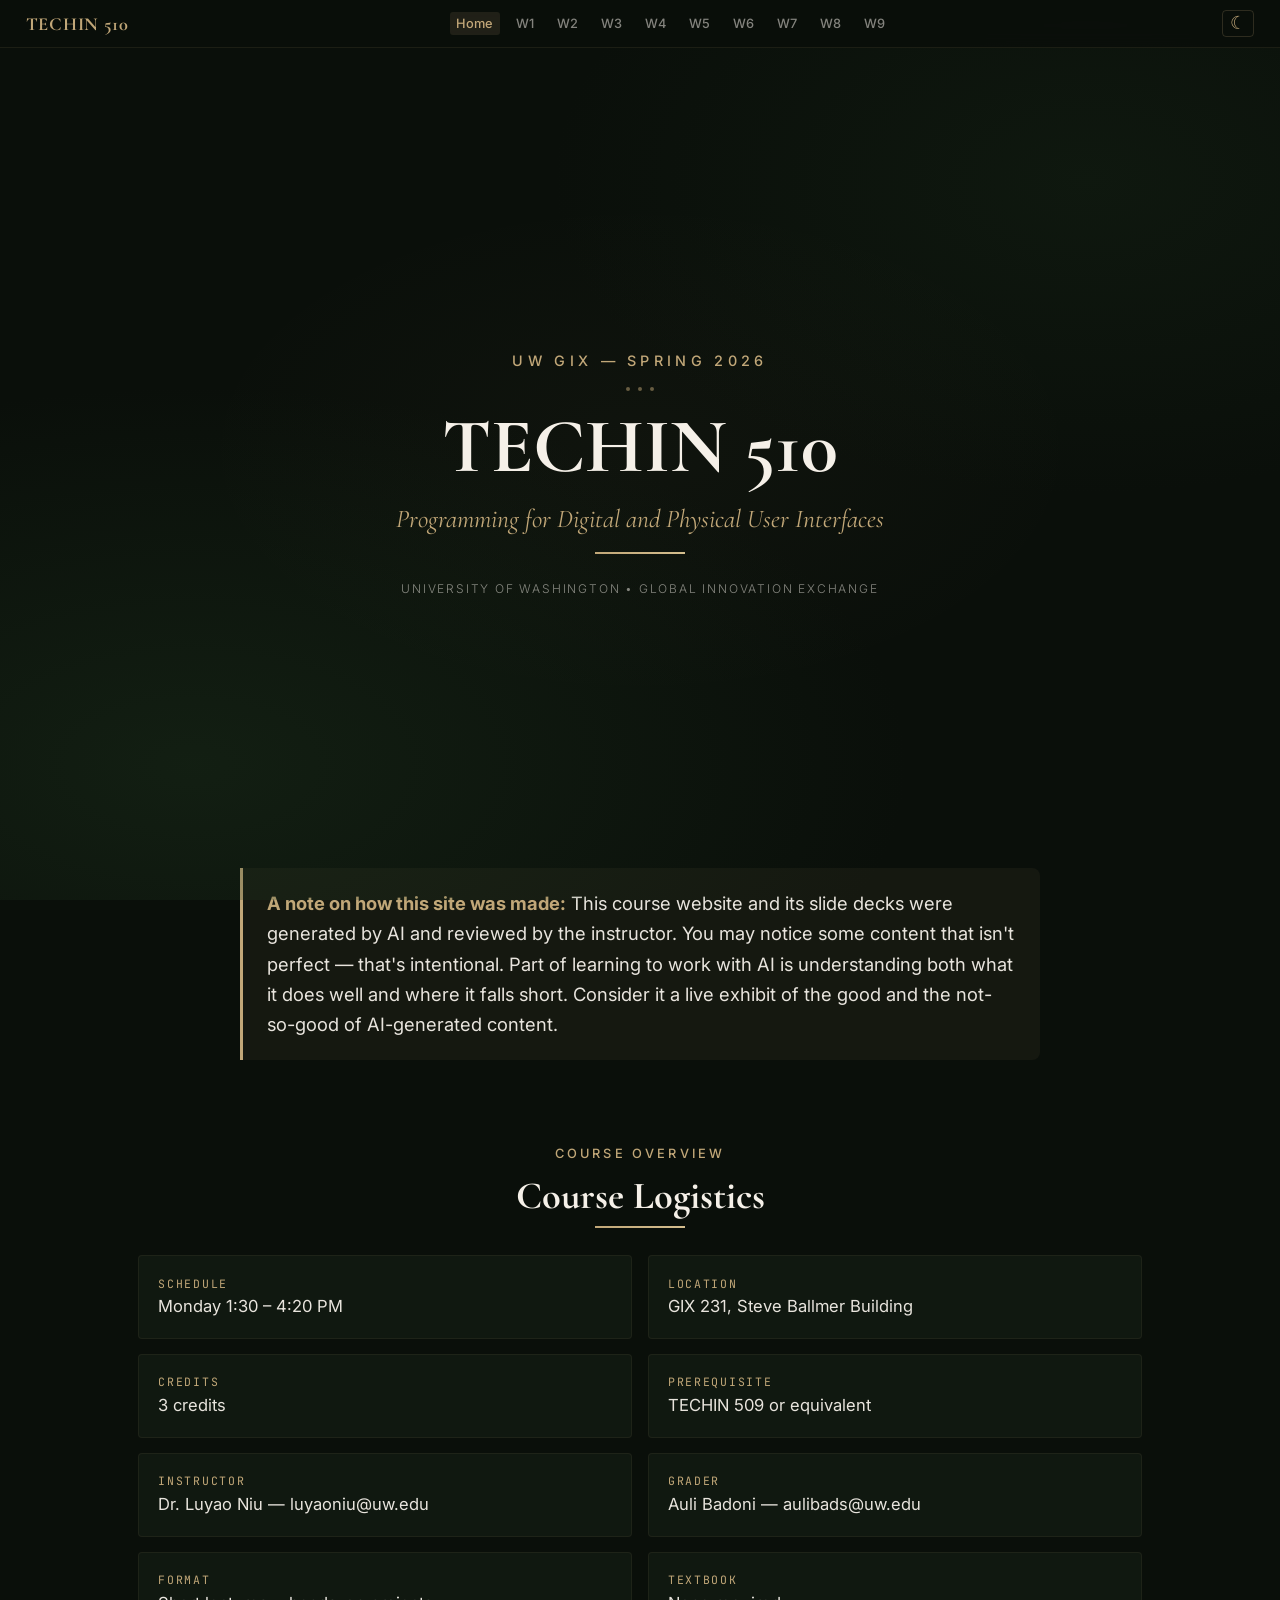
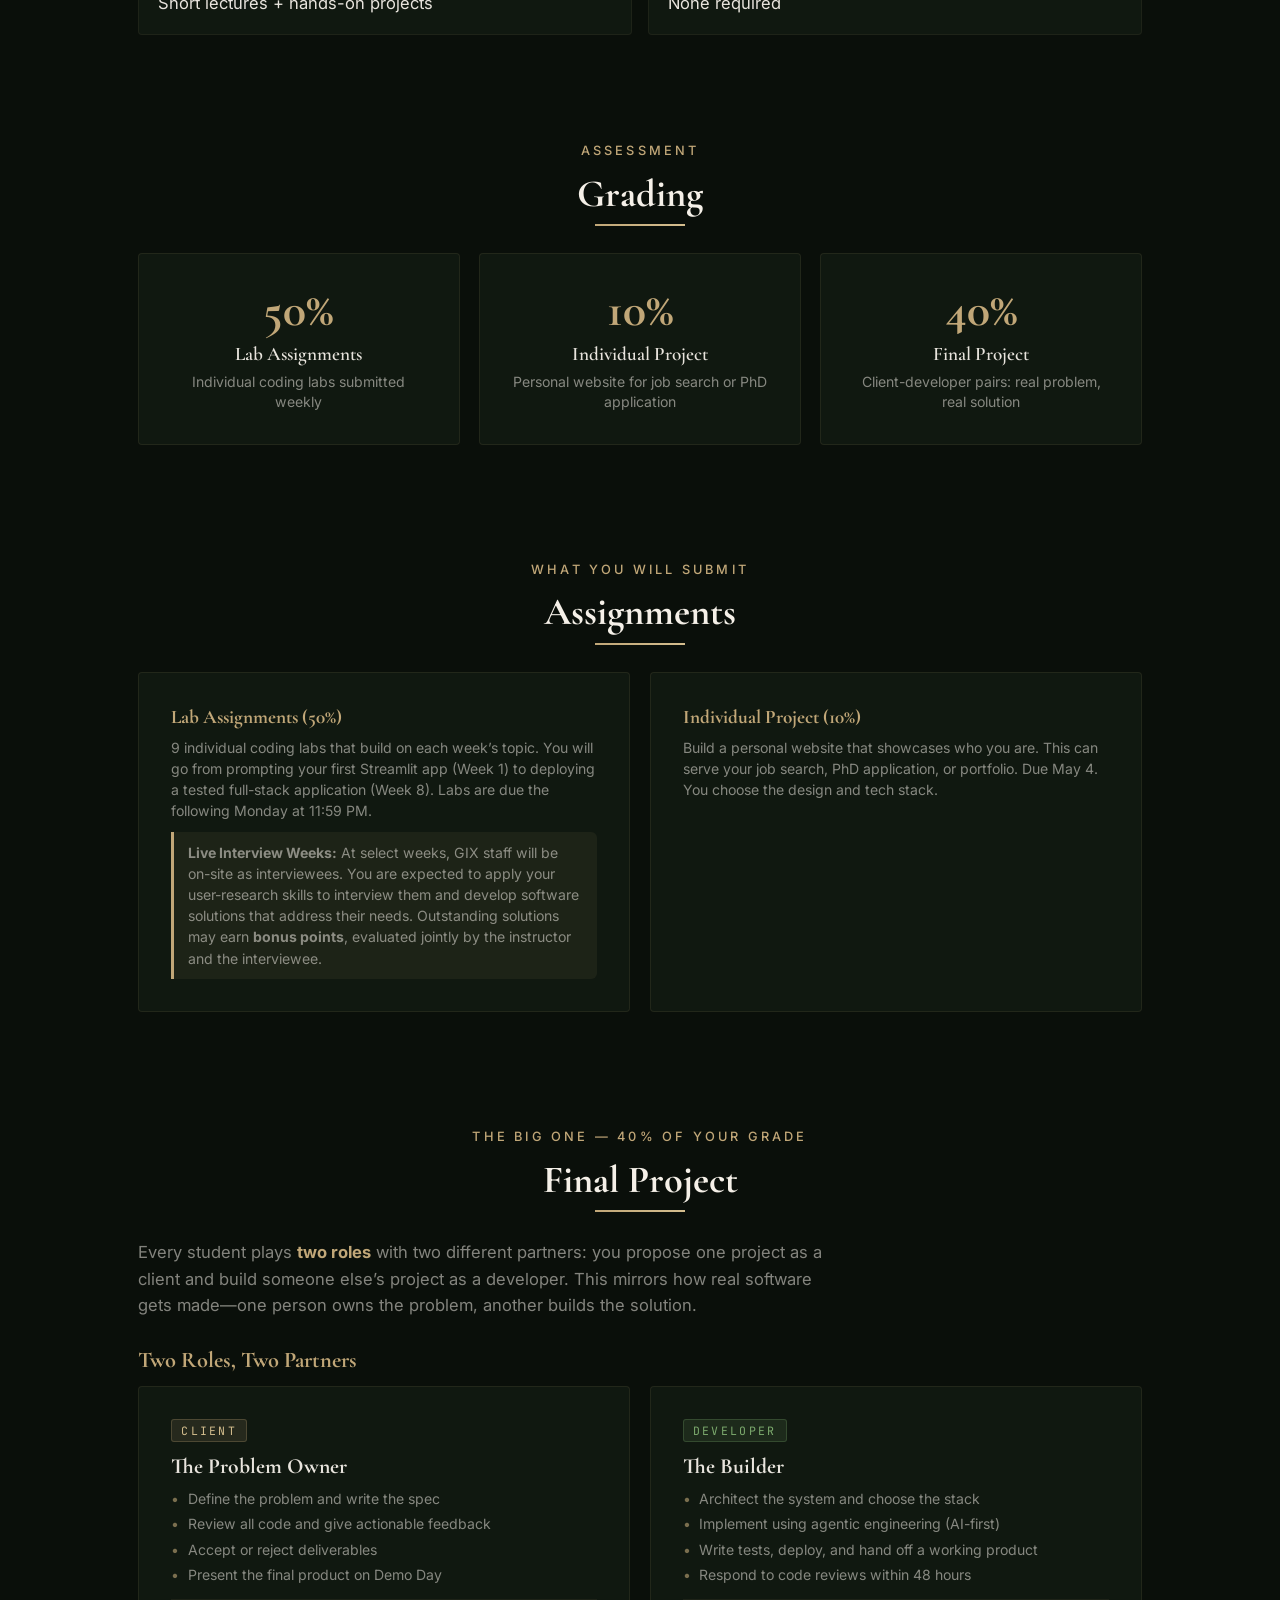
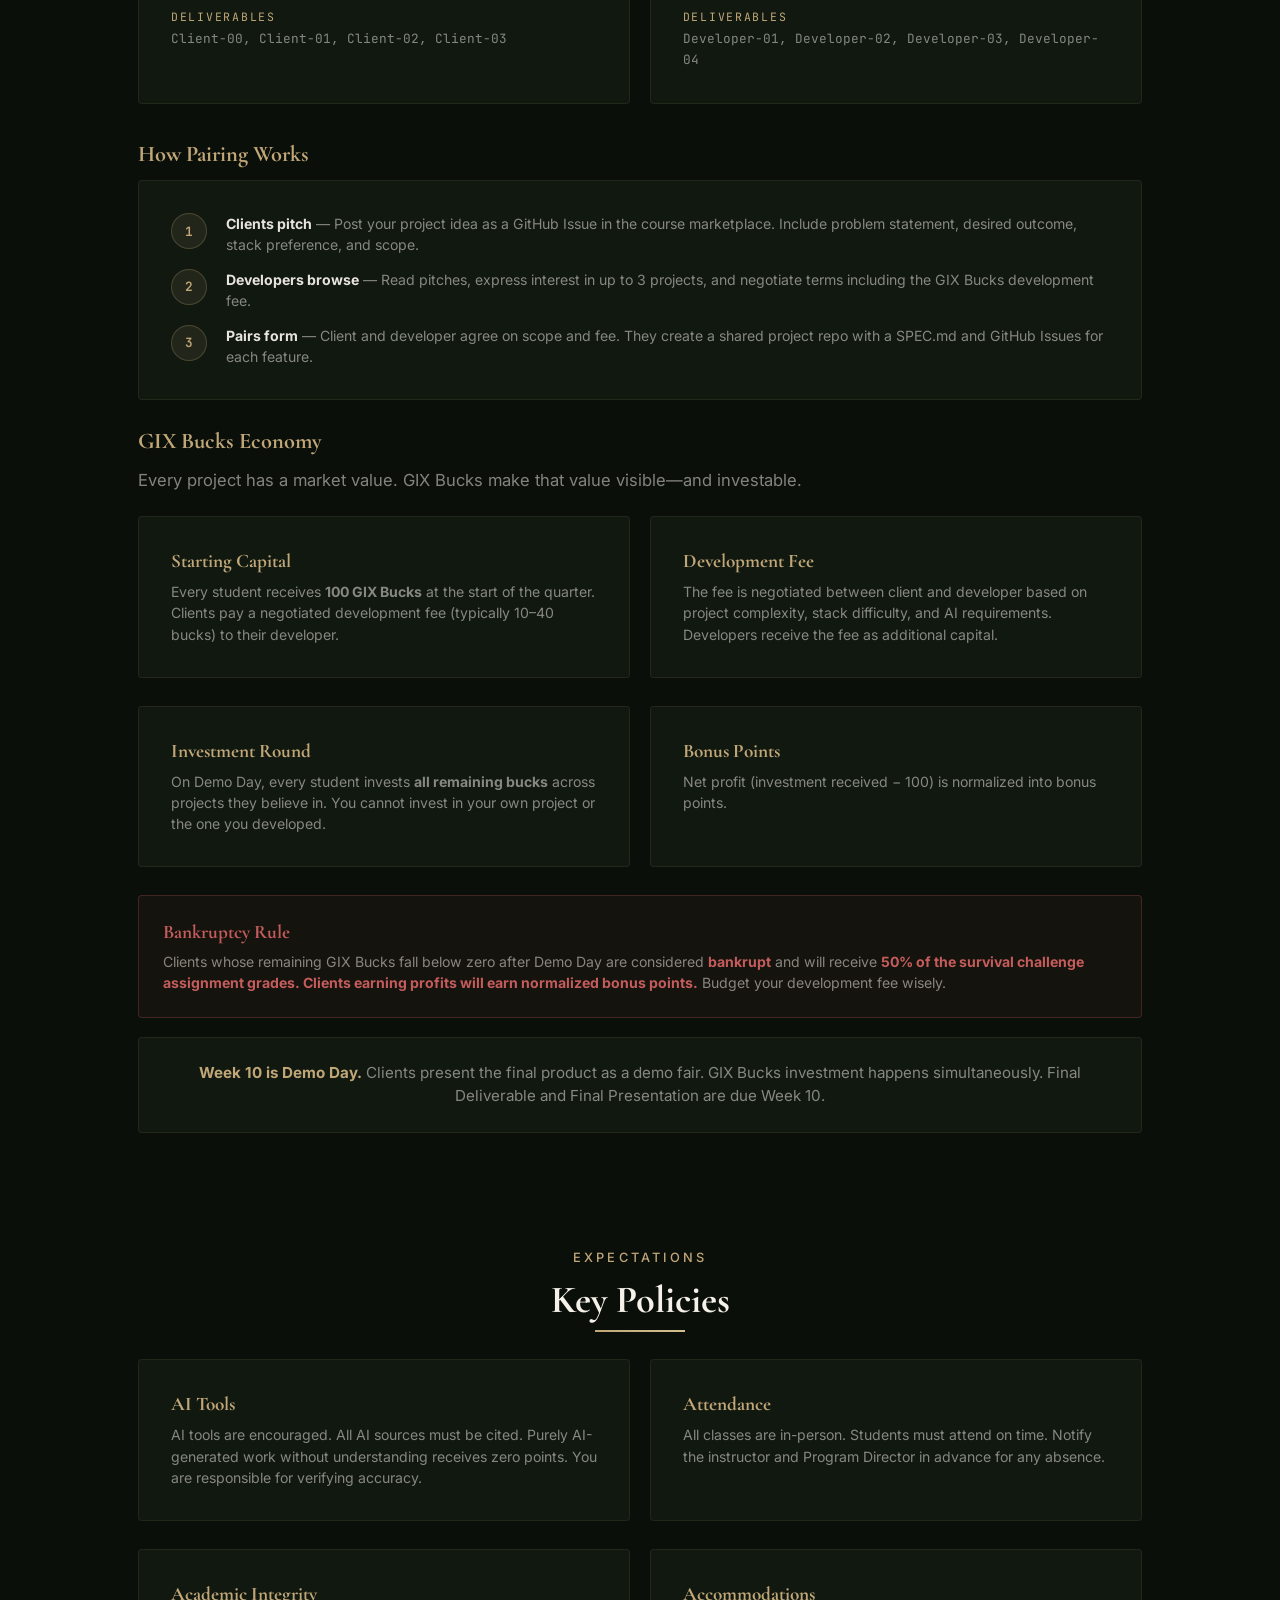
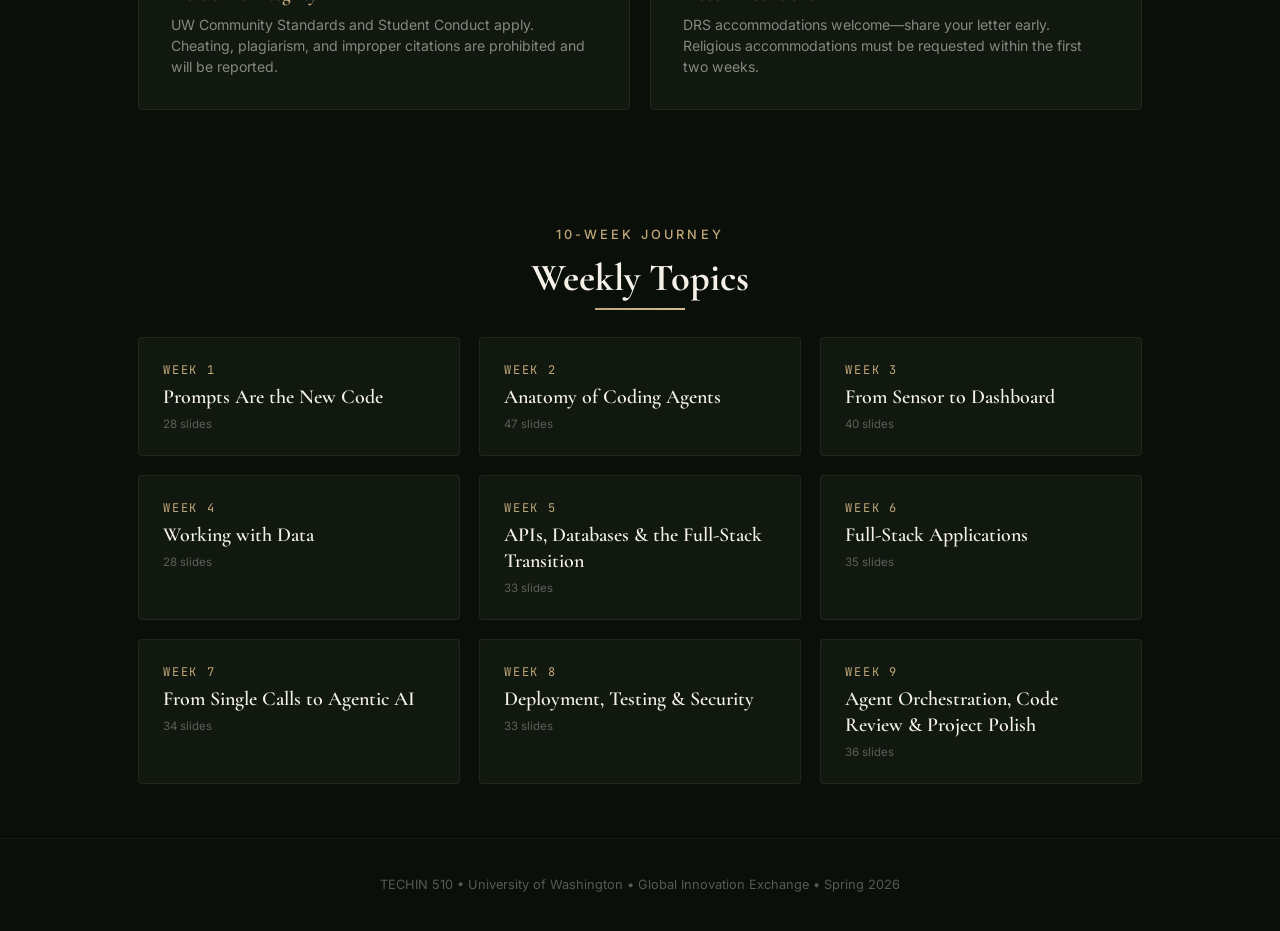
==== index.html @ 5ce8d32c "init commit" ====
<!DOCTYPE html>
<html lang="en">

<head>
  <meta charset="UTF-8">
  <meta name="viewport" content="width=device-width, initial-scale=1.0">
  <title>TECHIN 510 — Programming for Digital and Physical User Interfaces</title>
  <link rel="stylesheet" href="css/theme.css">
  <link rel="stylesheet" href="css/site-nav.css">
  <link rel="stylesheet" href="css/landing.css">
</head>

<body>

  <!-- Site Navigation -->
  <nav class="site-nav" id="site-nav">
    <a href="index.html" class="site-nav-brand">TECHIN 510</a>
    <button class="site-nav-toggle" id="navToggle" aria-label="Toggle navigation">&#9776;</button>
    <div class="site-nav-links" id="navLinks">
      <a href="index.html">Home</a>
      <a href="week1-slides.html">W1</a>
      <a href="week2-slides.html">W2</a>
      <a href="week3-slides.html">W3</a>
      <a href="week4-slides.html">W4</a>
      <a href="week5-slides.html">W5</a>
      <a href="week6-slides.html">W6</a>
      <a href="week7-slides.html">W7</a>
      <a href="week8-slides.html">W8</a>
      <a href="week9-slides.html">W9</a>
    </div>
  </nav>

  <!-- Hero -->
  <section class="hero">
    <div class="overline">UW GIX &mdash; Spring 2026</div>
    <div class="dots"><span></span><span></span><span></span></div>
    <h1>TECHIN 510</h1>
    <div class="subtitle">Programming for Digital and Physical User Interfaces</div>
    <div class="accent-line" style="margin-left:auto;margin-right:auto;"></div>
    <div class="meta-line">University of Washington &bull; Global Innovation Exchange</div>
  </section>

  <!-- AI Disclaimer -->
  <div class="ai-notice">
    <p><strong>A note on how this site was made:</strong> This course website and its slide decks were generated by AI and reviewed by the instructor. You may notice some content that isn't perfect — that's intentional. Part of learning to work with AI is understanding both what it does well and where it falls short. Consider it a live exhibit of the good and the not-so-good of AI-generated content.</p>
  </div>

  <!-- Course Info -->
  <section class="landing-section">
    <div class="section-header">
      <div class="overline">Course Overview</div>
      <h2>Course Logistics</h2>
      <div class="accent-line"></div>
    </div>
    <div class="info-grid">
      <div class="info-item">
        <div class="info-label">Schedule</div>
        <div class="info-value">Monday 1:30 &ndash; 4:20 PM</div>
      </div>
      <div class="info-item">
        <div class="info-label">Location</div>
        <div class="info-value">GIX 231, Steve Ballmer Building</div>
      </div>
      <div class="info-item">
        <div class="info-label">Credits</div>
        <div class="info-value">3 credits</div>
      </div>
      <div class="info-item">
        <div class="info-label">Prerequisite</div>
        <div class="info-value">TECHIN 509 or equivalent</div>
      </div>
      <div class="info-item">
        <div class="info-label">Instructor</div>
        <div class="info-value">Dr. Luyao Niu &mdash; luyaoniu@uw.edu</div>
      </div>
      <div class="info-item">
        <div class="info-label">Grader</div>
        <div class="info-value">Auli Badoni &mdash; aulibads@uw.edu</div>
      </div>
      <div class="info-item">
        <div class="info-label">Format</div>
        <div class="info-value">Short lectures + hands-on projects</div>
      </div>
      <div class="info-item">
        <div class="info-label">Textbook</div>
        <div class="info-value">None required</div>
      </div>
    </div>
  </section>

  <!-- Grading -->
  <section class="landing-section">
    <div class="section-header">
      <div class="overline">Assessment</div>
      <h2>Grading</h2>
      <div class="accent-line"></div>
    </div>
    <div class="grading-grid">
      <div class="card grading-card">
        <div class="grading-pct">50%</div>
        <div class="grading-title">Lab Assignments</div>
        <p>Individual coding labs submitted weekly</p>
      </div>
      <div class="card grading-card">
        <div class="grading-pct">10%</div>
        <div class="grading-title">Individual Project</div>
        <p>Personal website for job search or PhD application</p>
      </div>
      <div class="card grading-card">
        <div class="grading-pct">40%</div>
        <div class="grading-title">Final Project</div>
        <p>Client-developer pairs: real problem, real solution</p>
      </div>
    </div>
  </section>

  <!-- Assignments Overview -->
  <section class="landing-section">
    <div class="section-header">
      <div class="overline">What You Will Submit</div>
      <h2>Assignments</h2>
      <div class="accent-line"></div>
    </div>
    <div class="policy-grid">
      <div class="card policy-card">
        <h3>Lab Assignments (50%)</h3>
        <p>9 individual coding labs that build on each week&rsquo;s topic. You will go from prompting your first
          Streamlit app (Week 1) to deploying a tested full-stack application (Week 8). Labs are due the following
          Monday at 11:59 PM.</p>
        <p style="margin-top:0.75em; padding:0.75em 1em; border-left:3px solid var(--gold); background:rgba(193,167,120,0.08); border-radius:0 6px 6px 0;">
          <strong>Live Interview Weeks:</strong> At select weeks, GIX staff will be on-site as interviewees. You are
          expected to apply your user-research skills to interview them and develop software solutions that address
          their needs. Outstanding solutions may earn <strong>bonus points</strong>, evaluated jointly by the instructor
          and the interviewee.</p>
      </div>
      <div class="card policy-card">
        <h3>Individual Project (10%)</h3>
        <p>Build a personal website that showcases who you are. This can serve your job search, PhD application, or
          portfolio. Due May 4. You choose the design and tech stack.</p>
      </div>
    </div>
  </section>

  <!-- Final Project -->
  <section class="landing-section">
    <div class="section-header">
      <div class="overline">The Big One &mdash; 40% of Your Grade</div>
      <h2>Final Project</h2>
      <div class="accent-line"></div>
    </div>
    <p class="section-intro">Every student plays <strong>two roles</strong> with two different partners: you propose one
      project as a client and build someone else&rsquo;s project as a developer. This mirrors how real software gets
      made&mdash;one person owns the problem, another builds the solution.</p>

    <!-- Roles -->
    <div class="subsection-header">
      <h3>Two Roles, Two Partners</h3>
    </div>
    <div class="role-grid">
      <div class="card role-card role-client">
        <div class="role-badge">Client</div>
        <h3>The Problem Owner</h3>
        <ul>
          <li>Define the problem and write the spec</li>
          <li>Review all code and give actionable feedback</li>
          <li>Accept or reject deliverables</li>
          <li>Present the final product on Demo Day</li>
        </ul>
        <div class="role-deliverables">
          <div class="info-label">Deliverables</div>
          <p>Client-00, Client-01, Client-02, Client-03</p>
        </div>
      </div>
      <div class="card role-card role-developer">
        <div class="role-badge">Developer</div>
        <h3>The Builder</h3>
        <ul>
          <li>Architect the system and choose the stack</li>
          <li>Implement using agentic engineering (AI-first)</li>
          <li>Write tests, deploy, and hand off a working product</li>
          <li>Respond to code reviews within 48 hours</li>
        </ul>
        <div class="role-deliverables">
          <div class="info-label">Deliverables</div>
          <p>Developer-01, Developer-02, Developer-03, Developer-04</p>
        </div>
      </div>
    </div>

    <!-- Marketplace Pairing -->
    <div class="subsection-header">
      <h3>How Pairing Works</h3>
    </div>
    <div class="card process-card">
      <div class="process-steps">
        <div class="process-step">
          <div class="process-num">1</div>
          <div class="process-text">
            <strong>Clients pitch</strong> &mdash; Post your project idea as a GitHub Issue in the course marketplace.
            Include problem statement, desired outcome, stack preference, and scope.
          </div>
        </div>
        <div class="process-step">
          <div class="process-num">2</div>
          <div class="process-text">
            <strong>Developers browse</strong> &mdash; Read pitches, express interest in up to 3 projects, and negotiate
            terms including the GIX Bucks development fee.
          </div>
        </div>
        <div class="process-step">
          <div class="process-num">3</div>
          <div class="process-text">
            <strong>Pairs form</strong> &mdash; Client and developer agree on scope and fee. They create a shared
            project repo with a SPEC.md and GitHub Issues for each feature.
          </div>
        </div>
      </div>
    </div>

    <!-- GIX Bucks -->
    <div class="subsection-header">
      <h3>GIX Bucks Economy</h3>
    </div>
    <p class="section-intro">Every project has a market value. GIX Bucks make that value visible&mdash;and investable.
    </p>
    <div class="policy-grid">
      <div class="card policy-card">
        <h3>Starting Capital</h3>
        <p>Every student receives <strong>100 GIX Bucks</strong> at the start of the quarter. Clients pay a negotiated
          development fee (typically 10&ndash;40 bucks) to their developer.</p>
      </div>
      <div class="card policy-card">
        <h3>Development Fee</h3>
        <p>The fee is negotiated between client and developer based on project complexity, stack difficulty, and AI
          requirements. Developers receive the fee as additional capital.</p>
      </div>
      <div class="card policy-card">
        <h3>Investment Round</h3>
        <p>On Demo Day, every student invests <strong>all remaining bucks</strong> across projects they believe in. You
          cannot invest in your own project or the one you developed.</p>
      </div>
      <div class="card policy-card">
        <h3>Bonus Points</h3>
        <p>Net profit (investment received &minus; 100) is normalized into bonus points.</p>
      </div>
    </div>

    <!-- Bankruptcy Rule -->
    <div class="card bankruptcy-warning">
      <h3>Bankruptcy Rule</h3>
      <p>Clients whose remaining GIX Bucks fall below zero after Demo Day are considered <strong>bankrupt</strong> and
        will receive <strong>50% of the survival challenge assignment grades. Clients earning profits will earn
          normalized bonus points.</strong> Budget your development fee wisely.</p>
    </div>

    <!-- Demo Day -->
    <div class="card final-project-note">
      <p><strong>Week 10 is Demo Day.</strong> Clients present the final product as a demo fair. GIX Bucks investment
        happens simultaneously. Final Deliverable and Final Presentation are due Week 10.</p>
    </div>
  </section>

  <!-- Policies -->
  <section class="landing-section">
    <div class="section-header">
      <div class="overline">Expectations</div>
      <h2>Key Policies</h2>
      <div class="accent-line"></div>
    </div>
    <div class="policy-grid">
      <div class="card policy-card">
        <h3>AI Tools</h3>
        <p>AI tools are encouraged. All AI sources must be cited. Purely AI-generated work without understanding
          receives zero points. You are responsible for verifying accuracy.</p>
      </div>
      <div class="card policy-card">
        <h3>Attendance</h3>
        <p>All classes are in-person. Students must attend on time. Notify the instructor and Program Director in
          advance for any absence.</p>
      </div>
      <div class="card policy-card">
        <h3>Academic Integrity</h3>
        <p>UW Community Standards and Student Conduct apply. Cheating, plagiarism, and improper citations are prohibited
          and will be reported.</p>
      </div>
      <div class="card policy-card">
        <h3>Accommodations</h3>
        <p>DRS accommodations welcome&mdash;share your letter early. Religious accommodations must be requested within
          the first two weeks.</p>
      </div>
    </div>
  </section>

  <!-- Weekly Topics -->
  <section class="landing-section">
    <div class="section-header">
      <div class="overline">10-Week Journey</div>
      <h2>Weekly Topics</h2>
      <div class="accent-line"></div>
    </div>
    <div class="week-grid">
      <a href="week1-slides.html" class="week-card">
        <div class="week-card-num">Week 1</div>
        <div class="week-card-title">Prompts Are the New Code</div>
        <div class="week-card-meta">28 slides</div>
      </a>
      <a href="week2-slides.html" class="week-card">
        <div class="week-card-num">Week 2</div>
        <div class="week-card-title">Anatomy of Coding Agents</div>
        <div class="week-card-meta">47 slides</div>
      </a>
      <a href="week3-slides.html" class="week-card">
        <div class="week-card-num">Week 3</div>
        <div class="week-card-title">From Sensor to Dashboard</div>
        <div class="week-card-meta">40 slides</div>
      </a>
      <a href="week4-slides.html" class="week-card">
        <div class="week-card-num">Week 4</div>
        <div class="week-card-title">Working with Data</div>
        <div class="week-card-meta">28 slides</div>
      </a>
      <a href="week5-slides.html" class="week-card">
        <div class="week-card-num">Week 5</div>
        <div class="week-card-title">APIs, Databases &amp; the Full-Stack Transition</div>
        <div class="week-card-meta">33 slides</div>
      </a>
      <a href="week6-slides.html" class="week-card">
        <div class="week-card-num">Week 6</div>
        <div class="week-card-title">Full-Stack Applications</div>
        <div class="week-card-meta">35 slides</div>
      </a>
      <a href="week7-slides.html" class="week-card">
        <div class="week-card-num">Week 7</div>
        <div class="week-card-title">From Single Calls to Agentic AI</div>
        <div class="week-card-meta">34 slides</div>
      </a>
      <a href="week8-slides.html" class="week-card">
        <div class="week-card-num">Week 8</div>
        <div class="week-card-title">Deployment, Testing &amp; Security</div>
        <div class="week-card-meta">33 slides</div>
      </a>
      <a href="week9-slides.html" class="week-card">
        <div class="week-card-num">Week 9</div>
        <div class="week-card-title">Agent Orchestration, Code Review &amp; Project Polish</div>
        <div class="week-card-meta">36 slides</div>
      </a>
    </div>
  </section>

  <!-- Footer -->
  <footer class="landing-footer">
    <p>TECHIN 510 &bull; University of Washington &bull; Global Innovation Exchange &bull; Spring 2026</p>
  </footer>

  <script src="js/site-nav.js"></script>

</body>

</html>
---- css/theme.css ----
/* ======================================================
   TECHIN 510 – Shared Dark Botanical Theme
   ====================================================== */

@import url('https://fonts.googleapis.com/css2?family=Cormorant+Garamond:ital,wght@0,400;0,600;0,700;1,400;1,600&family=Inter:wght@300;400;500;600;700&family=JetBrains+Mono:wght@400;500&display=swap');

/* --- Reset & Base --- */
*,
*::before,
*::after {
  margin: 0;
  padding: 0;
  box-sizing: border-box;
}

:root {
  --bg: #0a0f0a;
  --bg-card: rgba(18, 26, 18, 0.85);
  --fg: #e8e4dd;
  --fg-dim: rgba(232, 228, 221, 0.55);
  --fg-muted: rgba(232, 228, 221, 0.35);
  --gold: #c1a778;
  --gold-bright: #d4be8e;
  --gold-dim: rgba(193, 167, 120, 0.25);
  --green-dark: rgba(34, 60, 34, 0.35);
  --red-soft: #c45c5c;
  --green-soft: #7dab6e;
  --code-bg: rgba(0, 0, 0, 0.45);
  --font-serif: 'Cormorant Garamond', Georgia, serif;
  --font-sans: 'Inter', system-ui, sans-serif;
  --font-mono: 'JetBrains Mono', 'Cascadia Code', monospace;
  --slide-pad: clamp(2.5rem, 6vw, 5rem);
}

body {
  font-family: var(--font-sans);
  background: var(--bg);
  color: var(--fg);
  -webkit-font-smoothing: antialiased;
}

/* --- Typography --- */
.overline {
  font-family: var(--font-sans);
  font-size: clamp(0.6rem, 1.1vw, 0.8rem);
  font-weight: 500;
  letter-spacing: 0.25em;
  text-transform: uppercase;
  color: var(--gold);
  margin-bottom: clamp(0.6rem, 1.5vh, 1.2rem);
}

.accent-line {
  width: clamp(40px, 8vw, 90px);
  height: 2px;
  background: linear-gradient(90deg, var(--gold), var(--gold-bright));
  margin-bottom: clamp(0.8rem, 2vh, 1.5rem);
}

h1 {
  font-family: var(--font-serif);
  font-size: clamp(2rem, 5vw, 4.2rem);
  font-weight: 700;
  line-height: 1.1;
  color: #f5f0e8;
  margin-bottom: clamp(0.5rem, 1.5vh, 1rem);
}

h2 {
  font-family: var(--font-serif);
  font-size: clamp(1.5rem, 3.5vw, 2.8rem);
  font-weight: 700;
  line-height: 1.15;
  color: #f5f0e8;
  margin-bottom: clamp(0.5rem, 1.5vh, 1rem);
}

.subtitle {
  font-family: var(--font-serif);
  font-size: clamp(0.95rem, 2.2vw, 1.6rem);
  font-weight: 400;
  font-style: italic;
  color: var(--gold);
  margin-bottom: clamp(0.8rem, 2vh, 1.5rem);
}

.meta-line {
  font-size: clamp(0.6rem, 1vw, 0.75rem);
  font-weight: 300;
  letter-spacing: 0.15em;
  color: var(--fg-dim);
  text-transform: uppercase;
}

p,
li {
  font-size: clamp(0.85rem, 1.6vw, 1.15rem);
  line-height: 1.65;
  color: var(--fg);
}

/* --- Content Cards --- */
.card {
  background: var(--bg-card);
  border: 1px solid rgba(193, 167, 120, 0.1);
  border-radius: 4px;
  padding: clamp(1rem, 2.5vw, 2rem);
  margin-bottom: clamp(0.5rem, 1vh, 0.8rem);
}

/* --- Lists --- */
ul,
ol {
  padding-left: 1.2em;
  margin-bottom: clamp(0.5rem, 1vh, 0.8rem);
}

li {
  margin-bottom: 0.35em;
}

li::marker {
  color: var(--gold);
}

/* --- Code Blocks --- */
pre {
  background: var(--code-bg);
  border: 1px solid rgba(193, 167, 120, 0.12);
  border-radius: 4px;
  padding: clamp(0.8rem, 2vw, 1.5rem);
  overflow-x: auto;
  margin: clamp(0.5rem, 1.5vh, 1rem) 0;
}

code {
  font-family: var(--font-mono);
  font-size: clamp(0.65rem, 1.2vw, 0.9rem);
  line-height: 1.6;
  color: #c8d6c0;
}

.inline-code {
  font-family: var(--font-mono);
  font-size: 0.88em;
  background: rgba(0, 0, 0, 0.35);
  padding: 0.15em 0.45em;
  border-radius: 3px;
  color: var(--gold-bright);
}

/* --- Quote Blocks --- */
.quote-block {
  border-left: 3px solid var(--gold);
  padding-left: clamp(1rem, 2.5vw, 2rem);
  margin: clamp(0.5rem, 2vh, 1.5rem) 0;
}

.quote-block p {
  font-family: var(--font-serif);
  font-size: clamp(1.05rem, 2.2vw, 1.6rem);
  font-style: italic;
  line-height: 1.55;
  color: #f5f0e8;
}

.quote-attr {
  font-family: var(--font-sans);
  font-size: clamp(0.65rem, 1vw, 0.8rem);
  color: var(--fg-dim);
  margin-top: 0.6rem;
  font-style: normal;
}

/* --- Two-Column Layout --- */
.two-col {
  display: grid;
  grid-template-columns: 1fr 1fr;
  gap: clamp(1rem, 2.5vw, 2rem);
  width: 100%;
}

@media (max-width: 700px) {
  .two-col {
    grid-template-columns: 1fr;
  }
}

.col-label {
  font-family: var(--font-sans);
  font-size: clamp(0.6rem, 1vw, 0.75rem);
  font-weight: 600;
  letter-spacing: 0.18em;
  text-transform: uppercase;
  margin-bottom: 0.5rem;
}

.col-label.bad {
  color: var(--red-soft);
}

.col-label.good {
  color: var(--green-soft);
}

/* --- Diagram Styles --- */
.diagram {
  width: 100%;
  max-width: 900px;
  margin: clamp(0.5rem, 2vh, 1.5rem) auto;
}

.diagram svg {
  width: 100%;
  height: auto;
}

/* --- Dots Decoration --- */
.dots {
  display: flex;
  gap: 8px;
  margin-bottom: clamp(0.6rem, 1.5vh, 1rem);
}

.dots span {
  width: 4px;
  height: 4px;
  border-radius: 50%;
  background: var(--gold);
  opacity: 0.5;
}

/* --- Highlight Box --- */
.highlight-box {
  background: linear-gradient(135deg, rgba(193, 167, 120, 0.1), rgba(193, 167, 120, 0.04));
  border: 1px solid rgba(193, 167, 120, 0.2);
  border-radius: 4px;
  padding: clamp(1rem, 2vw, 1.5rem);
  margin: clamp(0.5rem, 1.5vh, 1rem) 0;
}

/* --- Number Feature --- */
.num-feature {
  display: flex;
  gap: clamp(0.8rem, 1.5vw, 1.2rem);
  align-items: flex-start;
  margin-bottom: clamp(0.6rem, 1.2vh, 0.9rem);
}

.num-circle {
  flex-shrink: 0;
  width: clamp(28px, 3vw, 38px);
  height: clamp(28px, 3vw, 38px);
  border: 1.5px solid var(--gold);
  border-radius: 50%;
  display: flex;
  align-items: center;
  justify-content: center;
  font-family: var(--font-serif);
  font-size: clamp(0.75rem, 1.3vw, 1rem);
  font-weight: 600;
  color: var(--gold);
}

.num-text strong {
  display: block;
  font-size: clamp(0.8rem, 1.4vw, 1.05rem);
  color: #f5f0e8;
  margin-bottom: 0.15rem;
}

.num-text span {
  font-size: clamp(0.7rem, 1.2vw, 0.9rem);
  color: var(--fg-dim);
  line-height: 1.45;
}

/* --- Keyboard Shortcut Tag --- */
.kbd {
  display: inline-block;
  font-family: var(--font-mono);
  font-size: 0.78em;
  background: rgba(255, 255, 255, 0.07);
  border: 1px solid rgba(255, 255, 255, 0.12);
  border-radius: 3px;
  padding: 0.1em 0.45em;
  color: var(--gold-bright);
  vertical-align: baseline;
}

/* --- Tables (from Week 2) --- */
.slide-table {
  width: 100%;
  border-collapse: collapse;
  margin: clamp(0.5rem, 1.5vh, 1rem) 0;
}

.slide-table th {
  font-family: var(--font-sans);
  font-size: clamp(0.6rem, 1vw, 0.75rem);
  font-weight: 600;
  letter-spacing: 0.15em;
  text-transform: uppercase;
  color: var(--gold);
  text-align: left;
  padding: clamp(0.4rem, 1vw, 0.7rem) clamp(0.5rem, 1.2vw, 1rem);
  border-bottom: 1px solid rgba(193, 167, 120, 0.2);
}

.slide-table td {
  font-size: clamp(0.7rem, 1.2vw, 0.9rem);
  color: var(--fg);
  padding: clamp(0.4rem, 1vw, 0.7rem) clamp(0.5rem, 1.2vw, 1rem);
  border-bottom: 1px solid rgba(193, 167, 120, 0.06);
  line-height: 1.45;
}

.slide-table td:first-child {
  color: var(--gold-bright);
  font-weight: 500;
  white-space: nowrap;
}

/* --- Checklist (from Week 2) --- */
.checklist {
  list-style: none;
  padding-left: 0;
}

.checklist li {
  position: relative;
  padding-left: 1.6em;
  margin-bottom: 0.5em;
  font-size: clamp(0.8rem, 1.4vw, 1.05rem);
}

.checklist li::before {
  content: '';
  position: absolute;
  left: 0;
  top: 0.3em;
  width: 14px;
  height: 14px;
  border: 1.5px solid var(--gold);
  border-radius: 2px;
}

/* --- Comparison Table (from Week 5) --- */
.compare-table {
  width: 100%;
  border-collapse: collapse;
  margin: clamp(0.5rem, 1.5vh, 1rem) 0;
}

.compare-table th,
.compare-table td {
  padding: clamp(0.4rem, 1vw, 0.8rem) clamp(0.6rem, 1.5vw, 1.2rem);
  text-align: left;
  border-bottom: 1px solid rgba(193, 167, 120, 0.1);
  font-size: clamp(0.7rem, 1.2vw, 0.9rem);
}

.compare-table th {
  color: var(--gold);
  font-weight: 600;
  font-size: clamp(0.6rem, 1vw, 0.75rem);
  letter-spacing: 0.12em;
  text-transform: uppercase;
}

.compare-table td {
  color: var(--fg);
}

.compare-table code {
  font-size: clamp(0.6rem, 1.1vw, 0.82rem);
}

/* --- Timeline (from Week 8) --- */
.timeline {
  display: flex;
  flex-direction: column;
  gap: clamp(0.3rem, 0.6vh, 0.5rem);
  margin: clamp(0.5rem, 1.5vh, 1rem) 0;
}

.timeline-item {
  display: flex;
  align-items: center;
  gap: clamp(0.6rem, 1.2vw, 1rem);
}

.timeline-week {
  flex-shrink: 0;
  width: clamp(36px, 4vw, 48px);
  font-family: var(--font-mono);
  font-size: clamp(0.6rem, 1vw, 0.75rem);
  font-weight: 500;
  color: var(--gold);
  text-align: right;
}

.timeline-dot {
  flex-shrink: 0;
  width: 8px;
  height: 8px;
  border-radius: 50%;
  background: var(--gold);
  opacity: 0.5;
}

.timeline-dot.active {
  opacity: 1;
  box-shadow: 0 0 8px rgba(193, 167, 120, 0.4);
}

.timeline-desc {
  font-size: clamp(0.7rem, 1.2vw, 0.9rem);
  color: var(--fg-dim);
  line-height: 1.4;
}

/* === Responsive === */
@media (max-height: 700px) {
  h1 {
    font-size: clamp(1.6rem, 4.5vw, 3rem);
  }

  h2 {
    font-size: clamp(1.3rem, 3vw, 2.2rem);
  }
}

@media (max-height: 600px) {
  h1 {
    font-size: clamp(1.4rem, 4vw, 2.5rem);
  }

  h2 {
    font-size: clamp(1.1rem, 2.5vw, 1.8rem);
  }

  p,
  li {
    font-size: clamp(0.75rem, 1.4vw, 1rem);
  }

  pre {
    padding: clamp(0.5rem, 1.5vw, 1rem);
  }

  code {
    font-size: clamp(0.6rem, 1.1vw, 0.8rem);
  }
}

@media (max-height: 500px) {
  .dots,
  .accent-line {
    display: none;
  }
}

/* === Light Theme === */
[data-theme="light"] {
  --bg: #f5f2eb;
  --bg-card: rgba(255, 255, 255, 0.85);
  --fg: #2a2a2a;
  --fg-dim: rgba(42, 42, 42, 0.6);
  --fg-muted: rgba(42, 42, 42, 0.35);
  --gold: #9a7d4e;
  --gold-bright: #7a6030;
  --gold-dim: rgba(154, 125, 78, 0.2);
  --green-dark: rgba(200, 220, 200, 0.35);
  --red-soft: #b34040;
  --green-soft: #4a8a3a;
  --code-bg: rgba(0, 0, 0, 0.06);
}

[data-theme="light"] body {
  background: var(--bg);
  color: var(--fg);
}

[data-theme="light"] h1,
[data-theme="light"] h2 {
  color: #1a1a1a;
}

[data-theme="light"] code {
  color: #3a5a30;
}

[data-theme="light"] .inline-code {
  background: rgba(0, 0, 0, 0.07);
  color: var(--gold-bright);
}

[data-theme="light"] .quote-block p {
  color: #1a1a1a;
}

[data-theme="light"] .card {
  border-color: rgba(154, 125, 78, 0.15);
}

[data-theme="light"] pre {
  border-color: rgba(154, 125, 78, 0.15);
}

[data-theme="light"] .kbd {
  background: rgba(0, 0, 0, 0.06);
  border-color: rgba(0, 0, 0, 0.12);
  color: var(--gold-bright);
}

[data-theme="light"] .highlight-box {
  background: linear-gradient(135deg, rgba(154, 125, 78, 0.08), rgba(154, 125, 78, 0.03));
  border-color: rgba(154, 125, 78, 0.2);
}

[data-theme="light"] .num-text strong {
  color: #1a1a1a;
}

/* === Reduced Motion === */
@media (prefers-reduced-motion: reduce) {
  html {
    scroll-behavior: auto;
  }
}
---- css/site-nav.css ----
/* ======================================================
   TECHIN 510 – Site Navigation Bar
   ====================================================== */

.site-nav {
  position: fixed;
  top: 0;
  left: 0;
  right: 0;
  height: 48px;
  background: rgba(10, 15, 10, 0.92);
  backdrop-filter: blur(10px);
  -webkit-backdrop-filter: blur(10px);
  display: flex;
  align-items: center;
  justify-content: space-between;
  padding: 0 clamp(1rem, 2vw, 2rem);
  z-index: 2000;
  border-bottom: 1px solid rgba(193, 167, 120, 0.1);
}

.site-nav-brand {
  font-family: var(--font-serif);
  font-size: 1.15rem;
  font-weight: 700;
  color: var(--gold);
  text-decoration: none;
  letter-spacing: 0.04em;
  white-space: nowrap;
}

.site-nav-brand:hover {
  color: var(--gold-bright);
}

.site-nav-links {
  display: flex;
  align-items: center;
  gap: clamp(0.3rem, 0.8vw, 0.8rem);
}

.site-nav-links a {
  font-family: var(--font-sans);
  font-size: clamp(0.65rem, 1vw, 0.8rem);
  font-weight: 500;
  color: var(--fg-dim);
  text-decoration: none;
  padding: 0.3em 0.5em;
  border-radius: 3px;
  transition: color 0.2s, background 0.2s;
  white-space: nowrap;
}

.site-nav-links a:hover {
  color: var(--fg);
  background: rgba(193, 167, 120, 0.08);
}

.site-nav-links a.active {
  color: var(--gold);
  background: rgba(193, 167, 120, 0.12);
}

/* --- Hamburger Toggle (mobile) --- */
.site-nav-toggle {
  display: none;
  background: none;
  border: none;
  color: var(--gold);
  font-size: 1.4rem;
  cursor: pointer;
  padding: 0.2em;
  line-height: 1;
}

@media (max-width: 640px) {
  .site-nav-toggle {
    display: block;
  }

  .site-nav-links {
    display: none;
    position: absolute;
    top: 48px;
    left: 0;
    right: 0;
    background: rgba(10, 15, 10, 0.96);
    backdrop-filter: blur(10px);
    -webkit-backdrop-filter: blur(10px);
    flex-direction: column;
    padding: 0.8rem 1rem;
    gap: 0.2rem;
    border-bottom: 1px solid rgba(193, 167, 120, 0.1);
  }

  .site-nav-links.open {
    display: flex;
  }

  .site-nav-links a {
    padding: 0.5em 0.8em;
    font-size: 0.85rem;
    width: 100%;
  }
}

/* === Theme Toggle Button === */
.theme-toggle {
  background: none;
  border: 1px solid rgba(193, 167, 120, 0.2);
  border-radius: 4px;
  color: var(--gold);
  font-size: 1.1rem;
  cursor: pointer;
  padding: 0.2em 0.4em;
  line-height: 1;
  transition: background 0.2s, border-color 0.2s;
  margin-left: clamp(0.3rem, 0.8vw, 0.6rem);
}

.theme-toggle:hover {
  background: rgba(193, 167, 120, 0.1);
  border-color: rgba(193, 167, 120, 0.35);
}

/* === Light Theme Nav Overrides === */
[data-theme="light"] .site-nav {
  background: rgba(245, 242, 235, 0.92);
  border-bottom-color: rgba(154, 125, 78, 0.15);
}

[data-theme="light"] .site-nav-links a:hover {
  background: rgba(154, 125, 78, 0.1);
}

[data-theme="light"] .site-nav-links a.active {
  background: rgba(154, 125, 78, 0.15);
}

[data-theme="light"] .theme-toggle {
  border-color: rgba(154, 125, 78, 0.25);
}

[data-theme="light"] .theme-toggle:hover {
  background: rgba(154, 125, 78, 0.1);
}

@media (max-width: 640px) {
  [data-theme="light"] .site-nav-links {
    background: rgba(245, 242, 235, 0.96);
    border-bottom-color: rgba(154, 125, 78, 0.15);
  }
}
---- css/landing.css ----
/* ======================================================
   TECHIN 510 – Landing Page Styles
   ====================================================== */

/* --- AI Disclaimer Notice --- */
.ai-notice {
  max-width: 800px;
  margin: -2rem auto 2rem;
  padding: 1.25rem 1.5rem;
  border-left: 3px solid var(--gold);
  background: rgba(193, 167, 120, 0.06);
  border-radius: 0 8px 8px 0;
  font-size: 0.95rem;
  line-height: 1.6;
  color: var(--fg-muted, var(--fg));
}

.ai-notice strong {
  color: var(--gold);
}

/* --- Hero Section --- */
.hero {
  min-height: 100vh;
  display: flex;
  flex-direction: column;
  align-items: center;
  justify-content: center;
  text-align: center;
  padding: clamp(2rem, 6vw, 5rem);
  padding-top: calc(48px + clamp(2rem, 6vw, 5rem));
  position: relative;
  overflow: hidden;
}

.hero::before {
  content: '';
  position: absolute;
  inset: 0;
  background:
    radial-gradient(ellipse 80% 60% at 15% 85%, var(--green-dark) 0%, transparent 70%),
    radial-gradient(ellipse 60% 50% at 85% 20%, rgba(34, 60, 34, 0.2) 0%, transparent 70%),
    radial-gradient(ellipse 50% 40% at 50% 50%, rgba(193, 167, 120, 0.03) 0%, transparent 70%);
  pointer-events: none;
}

.hero > * {
  position: relative;
  z-index: 1;
}

.hero .overline {
  font-size: clamp(0.7rem, 1.2vw, 0.9rem);
  letter-spacing: 0.3em;
  margin-bottom: clamp(1rem, 2vh, 1.5rem);
}

.hero h1 {
  font-size: clamp(2.5rem, 6vw, 5rem);
  margin-bottom: clamp(0.5rem, 1.5vh, 1rem);
}

.hero .subtitle {
  max-width: 55ch;
  margin-left: auto;
  margin-right: auto;
}

.hero .meta-line {
  margin-top: clamp(0.5rem, 1vh, 1rem);
}

/* --- Landing Sections --- */
.landing-section {
  max-width: 1100px;
  margin: 0 auto;
  padding: clamp(3rem, 6vh, 5rem) clamp(1.5rem, 4vw, 3rem);
}

.section-header {
  text-align: center;
  margin-bottom: clamp(1.5rem, 3vh, 2.5rem);
}

.section-header h2 {
  font-size: clamp(1.6rem, 3vw, 2.4rem);
  margin-bottom: 0.5rem;
}

.section-header .accent-line {
  margin-left: auto;
  margin-right: auto;
}

/* --- Course Info Grid --- */
.info-grid {
  display: grid;
  grid-template-columns: repeat(2, 1fr);
  gap: clamp(0.6rem, 1.2vw, 1rem);
}

@media (max-width: 600px) {
  .info-grid {
    grid-template-columns: 1fr;
  }
}

.info-item {
  background: var(--bg-card);
  border: 1px solid rgba(193, 167, 120, 0.08);
  border-radius: 4px;
  padding: clamp(0.8rem, 1.5vw, 1.2rem);
}

.info-label {
  font-family: var(--font-mono);
  font-size: clamp(0.6rem, 0.9vw, 0.72rem);
  color: var(--gold);
  letter-spacing: 0.15em;
  text-transform: uppercase;
  margin-bottom: 0.3rem;
}

.info-value {
  font-size: clamp(0.85rem, 1.3vw, 1.05rem);
  color: var(--fg);
  line-height: 1.4;
}

/* --- Grading Grid --- */
.grading-grid {
  display: grid;
  grid-template-columns: repeat(3, 1fr);
  gap: clamp(0.8rem, 1.5vw, 1.2rem);
}

@media (max-width: 700px) {
  .grading-grid {
    grid-template-columns: 1fr;
  }
}

.grading-card {
  text-align: center;
  padding: clamp(1.2rem, 2.5vw, 2rem);
}

.grading-pct {
  font-family: var(--font-serif);
  font-size: clamp(2rem, 4vw, 3rem);
  font-weight: 700;
  color: var(--gold);
  line-height: 1;
  margin-bottom: 0.5rem;
}

.grading-title {
  font-family: var(--font-serif);
  font-size: clamp(1rem, 1.5vw, 1.2rem);
  font-weight: 600;
  color: var(--fg);
  margin-bottom: 0.4rem;
}

.grading-card p {
  font-size: clamp(0.75rem, 1.1vw, 0.9rem);
  color: var(--fg-dim);
  line-height: 1.4;
}

/* --- Policy Grid --- */
.policy-grid {
  display: grid;
  grid-template-columns: repeat(2, 1fr);
  gap: clamp(0.8rem, 1.5vw, 1.2rem);
}

@media (max-width: 700px) {
  .policy-grid {
    grid-template-columns: 1fr;
  }
}

.policy-card h3 {
  font-family: var(--font-serif);
  font-size: clamp(1rem, 1.5vw, 1.2rem);
  color: var(--gold);
  margin-bottom: 0.5rem;
}

.policy-card p {
  font-size: clamp(0.78rem, 1.1vw, 0.92rem);
  color: var(--fg-dim);
  line-height: 1.5;
}

/* --- Final Project Section --- */
.section-intro {
  font-size: clamp(0.85rem, 1.3vw, 1.05rem);
  color: var(--fg-dim);
  line-height: 1.6;
  max-width: 70ch;
  margin-bottom: clamp(1.2rem, 2.5vh, 2rem);
}

.section-intro strong {
  color: var(--gold);
}

.role-grid {
  display: grid;
  grid-template-columns: repeat(2, 1fr);
  gap: clamp(0.8rem, 1.5vw, 1.2rem);
  margin-bottom: clamp(0.8rem, 1.5vw, 1.2rem);
}

@media (max-width: 700px) {
  .role-grid {
    grid-template-columns: 1fr;
  }
}

.role-card {
  padding: clamp(1.2rem, 2.5vw, 2rem);
  position: relative;
}

.role-badge {
  font-family: var(--font-mono);
  font-size: clamp(0.6rem, 0.9vw, 0.72rem);
  letter-spacing: 0.2em;
  text-transform: uppercase;
  padding: 0.25em 0.8em;
  border-radius: 3px;
  display: inline-block;
  margin-bottom: clamp(0.6rem, 1.2vh, 1rem);
}

.role-client .role-badge {
  color: var(--gold-bright);
  background: rgba(193, 167, 120, 0.12);
  border: 1px solid rgba(193, 167, 120, 0.25);
}

.role-developer .role-badge {
  color: var(--green-soft);
  background: rgba(125, 171, 110, 0.12);
  border: 1px solid rgba(125, 171, 110, 0.25);
}

.role-card h3 {
  font-family: var(--font-serif);
  font-size: clamp(1.1rem, 1.7vw, 1.35rem);
  color: var(--fg);
  margin-bottom: clamp(0.5rem, 1vh, 0.8rem);
}

.role-card ul {
  list-style: none;
  padding: 0;
  margin: 0 0 clamp(0.8rem, 1.5vh, 1.2rem) 0;
}

.role-card li {
  font-size: clamp(0.78rem, 1.1vw, 0.92rem);
  color: var(--fg-dim);
  line-height: 1.5;
  padding-left: 1.2em;
  position: relative;
  margin-bottom: 0.3em;
}

.role-card li::before {
  content: '\2022';
  position: absolute;
  left: 0;
  color: var(--gold);
  opacity: 0.6;
}

.role-deliverables {
  padding-top: clamp(0.5rem, 1vh, 0.8rem);
  border-top: 1px solid rgba(193, 167, 120, 0.08);
}

.role-deliverables p {
  font-family: var(--font-mono);
  font-size: clamp(0.7rem, 1vw, 0.82rem);
  color: var(--fg-dim);
  margin-top: 0.3rem;
}

/* --- Subsection Headers --- */
.subsection-header {
  margin-top: clamp(1.5rem, 3vh, 2.5rem);
  margin-bottom: clamp(0.8rem, 1.5vh, 1.2rem);
}

.subsection-header h3 {
  font-family: var(--font-serif);
  font-size: clamp(1.15rem, 1.8vw, 1.4rem);
  color: var(--gold);
}

/* --- Process Steps --- */
.process-card {
  padding: clamp(1.2rem, 2.5vw, 2rem);
}

.process-steps {
  display: flex;
  flex-direction: column;
  gap: clamp(0.8rem, 1.5vh, 1.2rem);
}

.process-step {
  display: flex;
  align-items: flex-start;
  gap: clamp(0.8rem, 1.5vw, 1.2rem);
}

.process-num {
  flex-shrink: 0;
  width: clamp(28px, 3vw, 36px);
  height: clamp(28px, 3vw, 36px);
  border-radius: 50%;
  background: rgba(193, 167, 120, 0.1);
  border: 1px solid rgba(193, 167, 120, 0.25);
  display: flex;
  align-items: center;
  justify-content: center;
  font-family: var(--font-mono);
  font-size: clamp(0.7rem, 1vw, 0.85rem);
  color: var(--gold);
  font-weight: 600;
}

.process-text {
  font-size: clamp(0.78rem, 1.1vw, 0.92rem);
  color: var(--fg-dim);
  line-height: 1.5;
}

.process-text strong {
  color: var(--fg);
}

/* --- Bankruptcy Warning --- */
.bankruptcy-warning {
  border: 1px solid rgba(196, 92, 92, 0.25);
  background: rgba(196, 92, 92, 0.06);
  padding: clamp(1rem, 2vw, 1.5rem);
  margin-top: clamp(0.8rem, 1.5vw, 1.2rem);
  margin-bottom: clamp(0.8rem, 1.5vw, 1.2rem);
}

.bankruptcy-warning h3 {
  font-family: var(--font-serif);
  font-size: clamp(1rem, 1.5vw, 1.2rem);
  color: var(--red-soft);
  margin-bottom: 0.4rem;
}

.bankruptcy-warning p {
  font-size: clamp(0.78rem, 1.1vw, 0.92rem);
  color: var(--fg-dim);
  line-height: 1.5;
}

.bankruptcy-warning strong {
  color: var(--red-soft);
}

.final-project-note {
  text-align: center;
  padding: clamp(1rem, 2vw, 1.5rem);
}

.final-project-note p {
  font-size: clamp(0.82rem, 1.2vw, 0.95rem);
  color: var(--fg-dim);
  line-height: 1.5;
}

.final-project-note strong {
  color: var(--gold);
}

/* --- Week Cards Grid --- */
.week-grid {
  display: grid;
  grid-template-columns: repeat(3, 1fr);
  gap: clamp(0.8rem, 1.5vw, 1.2rem);
}

@media (max-width: 900px) {
  .week-grid {
    grid-template-columns: repeat(2, 1fr);
  }
}

@media (max-width: 540px) {
  .week-grid {
    grid-template-columns: 1fr;
  }
}

.week-card {
  display: block;
  text-decoration: none;
  background: var(--bg-card);
  border: 1px solid rgba(193, 167, 120, 0.1);
  border-radius: 4px;
  padding: clamp(1rem, 2vw, 1.5rem);
  transition: border-color 0.3s, transform 0.2s;
}

.week-card:hover {
  border-color: rgba(193, 167, 120, 0.3);
  transform: translateY(-2px);
}

.week-card-num {
  font-family: var(--font-mono);
  font-size: clamp(0.6rem, 1vw, 0.75rem);
  color: var(--gold);
  letter-spacing: 0.15em;
  text-transform: uppercase;
  margin-bottom: 0.4rem;
}

.week-card-title {
  font-family: var(--font-serif);
  font-size: clamp(1rem, 1.6vw, 1.25rem);
  font-weight: 600;
  color: #f5f0e8;
  line-height: 1.3;
  margin-bottom: 0.4rem;
}

.week-card-meta {
  font-size: clamp(0.6rem, 0.9vw, 0.72rem);
  color: var(--fg-muted);
}

/* --- Footer --- */
.landing-footer {
  text-align: center;
  padding: clamp(2rem, 4vh, 3rem) clamp(1.5rem, 4vw, 3rem);
  border-top: 1px solid rgba(193, 167, 120, 0.08);
}

.landing-footer p {
  font-size: clamp(0.65rem, 1vw, 0.8rem);
  color: var(--fg-muted);
  line-height: 1.6;
}

/* === Light Theme Landing Overrides === */
[data-theme="light"] .hero::before {
  background:
    radial-gradient(ellipse 80% 60% at 15% 85%, rgba(200, 220, 200, 0.3) 0%, transparent 70%),
    radial-gradient(ellipse 60% 50% at 85% 20%, rgba(200, 220, 200, 0.2) 0%, transparent 70%),
    radial-gradient(ellipse 50% 40% at 50% 50%, rgba(154, 125, 78, 0.04) 0%, transparent 70%);
}

[data-theme="light"] .info-item {
  border-color: rgba(154, 125, 78, 0.12);
}

[data-theme="light"] .week-card {
  border-color: rgba(154, 125, 78, 0.12);
}

[data-theme="light"] .week-card:hover {
  border-color: rgba(154, 125, 78, 0.3);
}

[data-theme="light"] .week-card-title {
  color: #1a1a1a;
}

[data-theme="light"] .bankruptcy-warning {
  border-color: rgba(179, 64, 64, 0.25);
  background: rgba(179, 64, 64, 0.05);
}

[data-theme="light"] .landing-footer {
  border-top-color: rgba(154, 125, 78, 0.12);
}
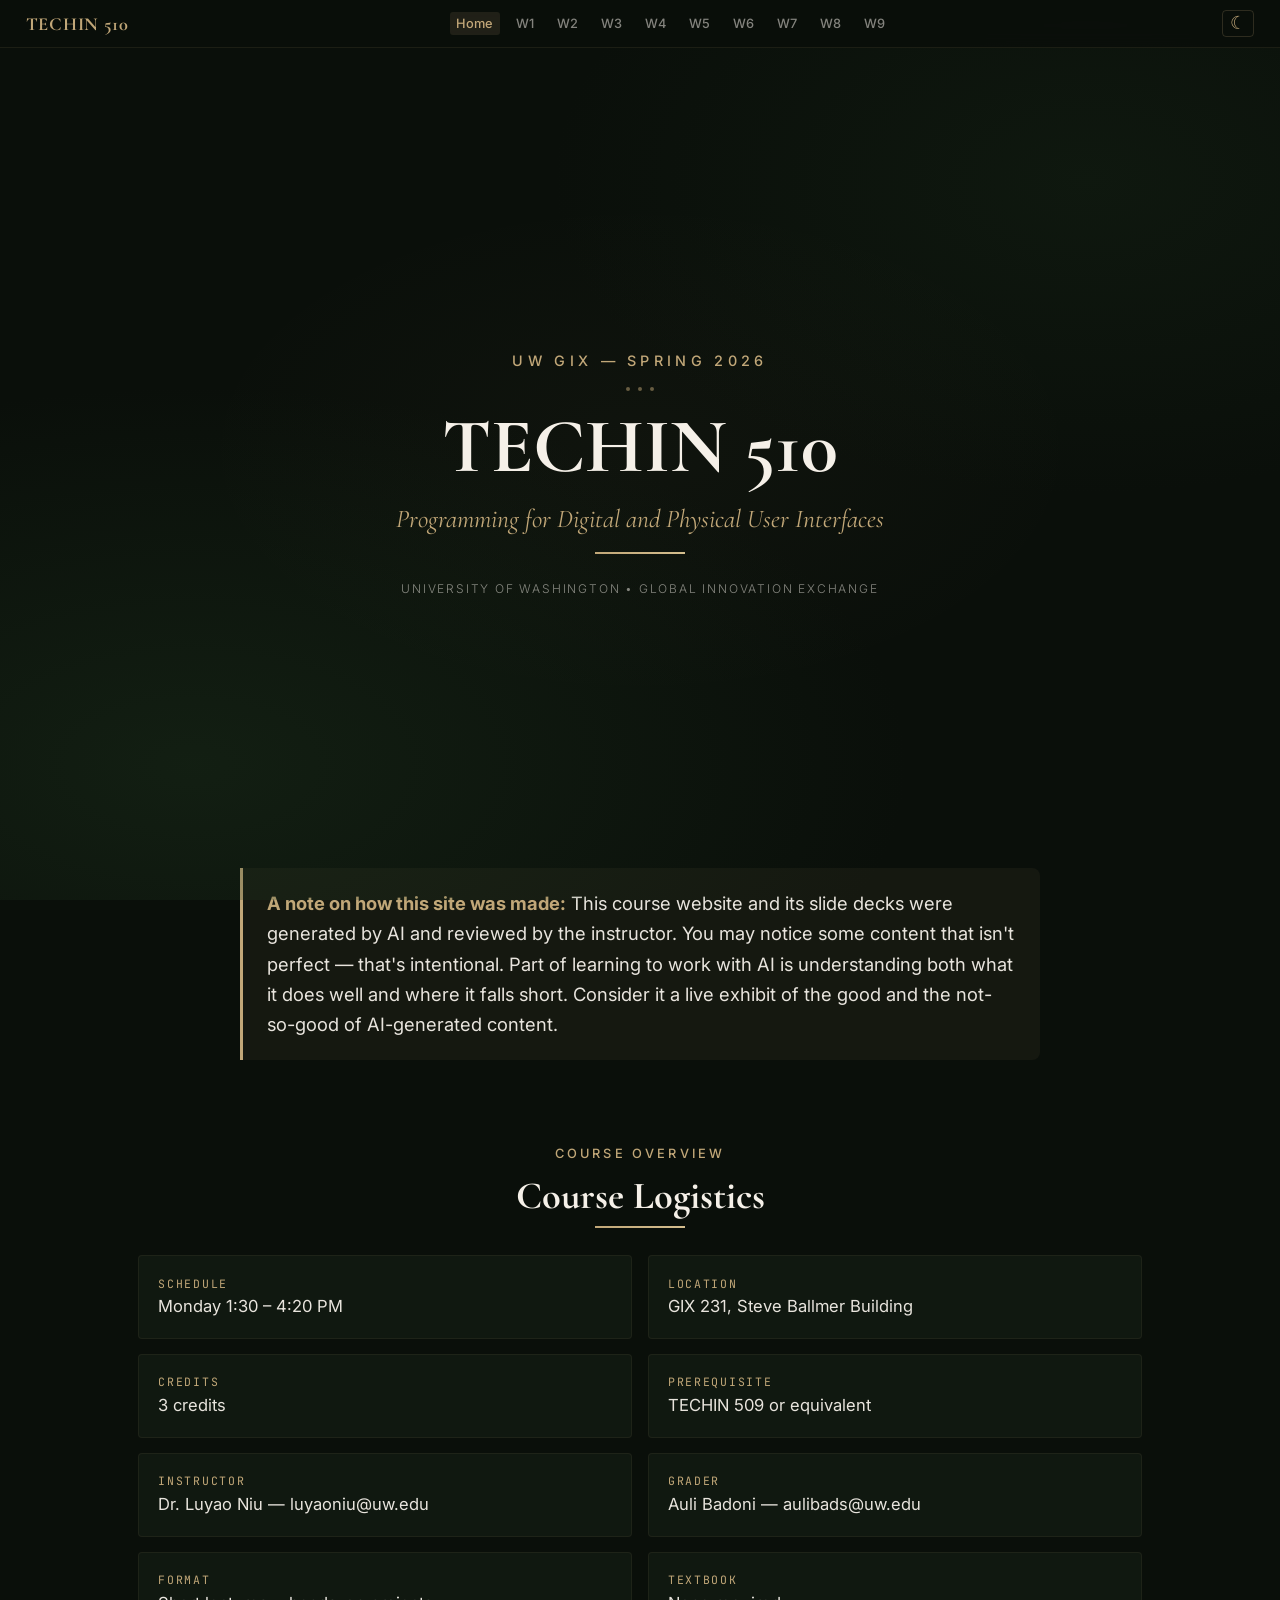
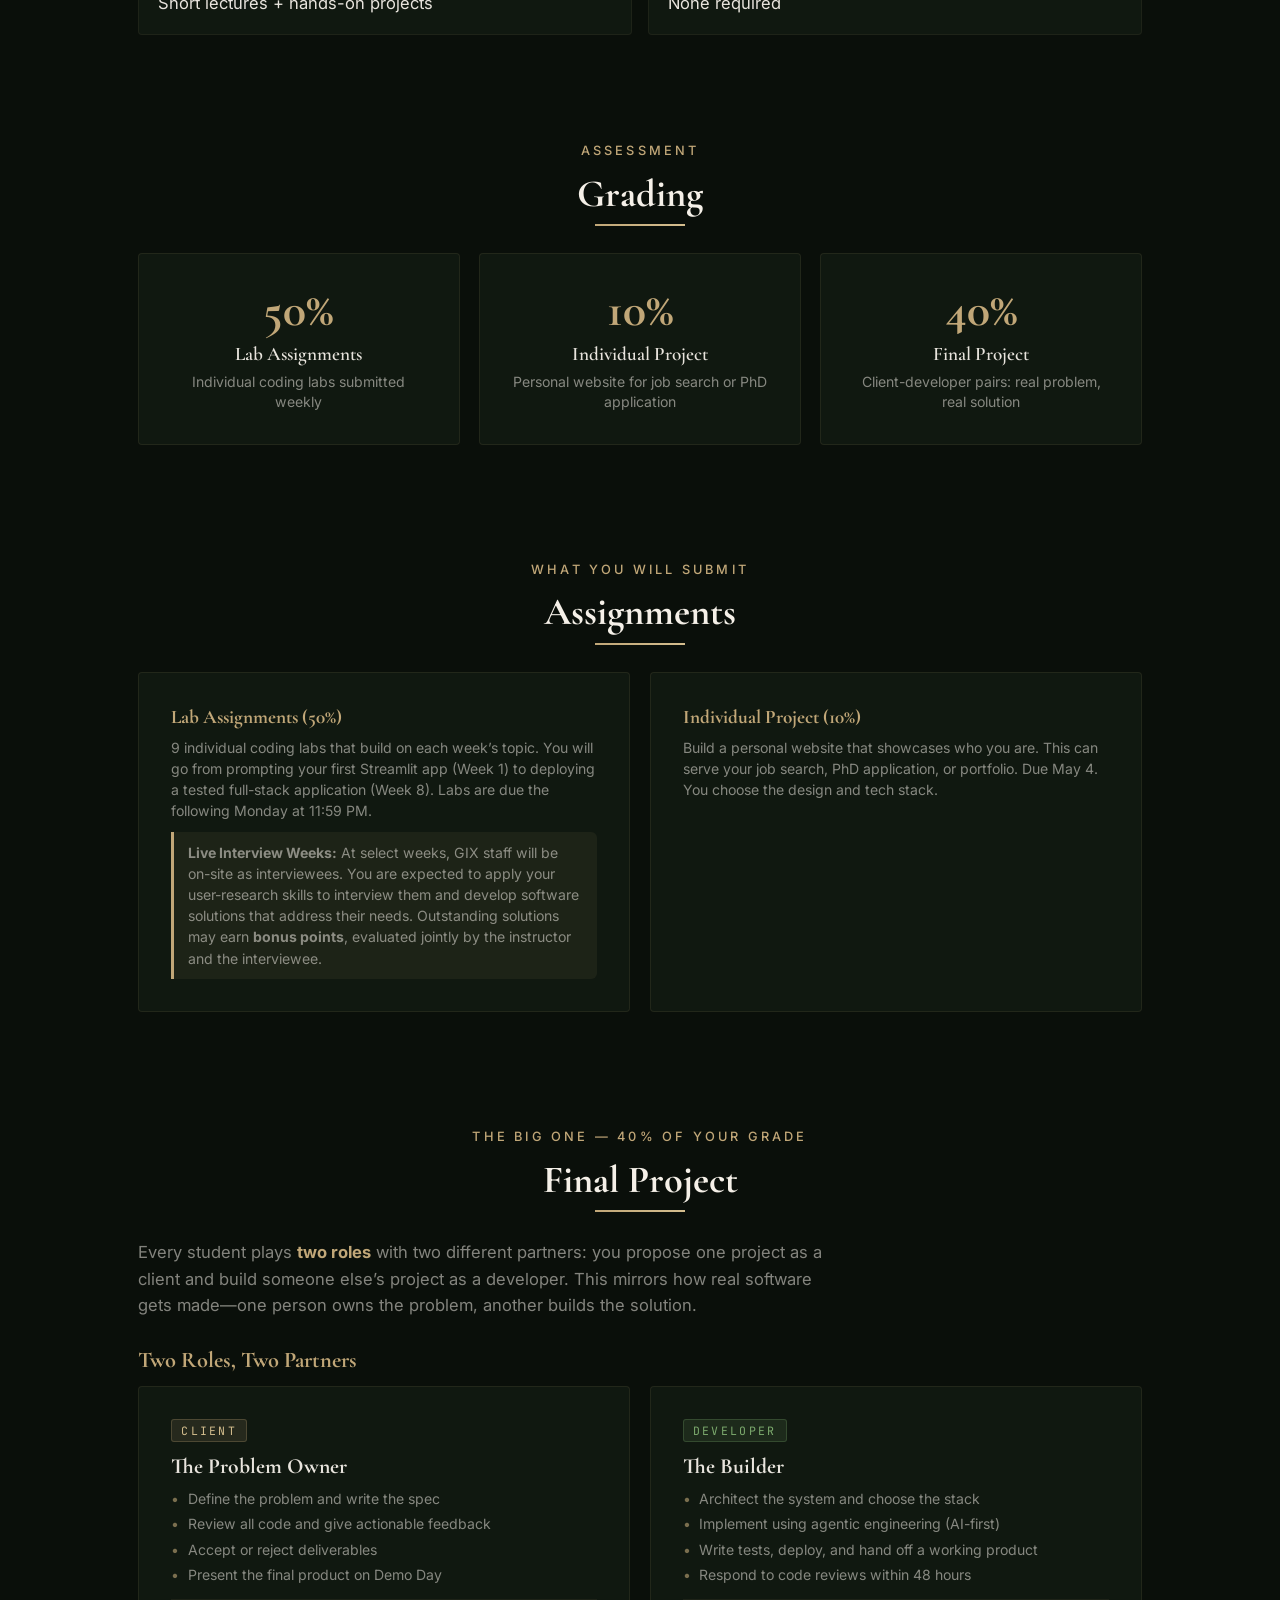
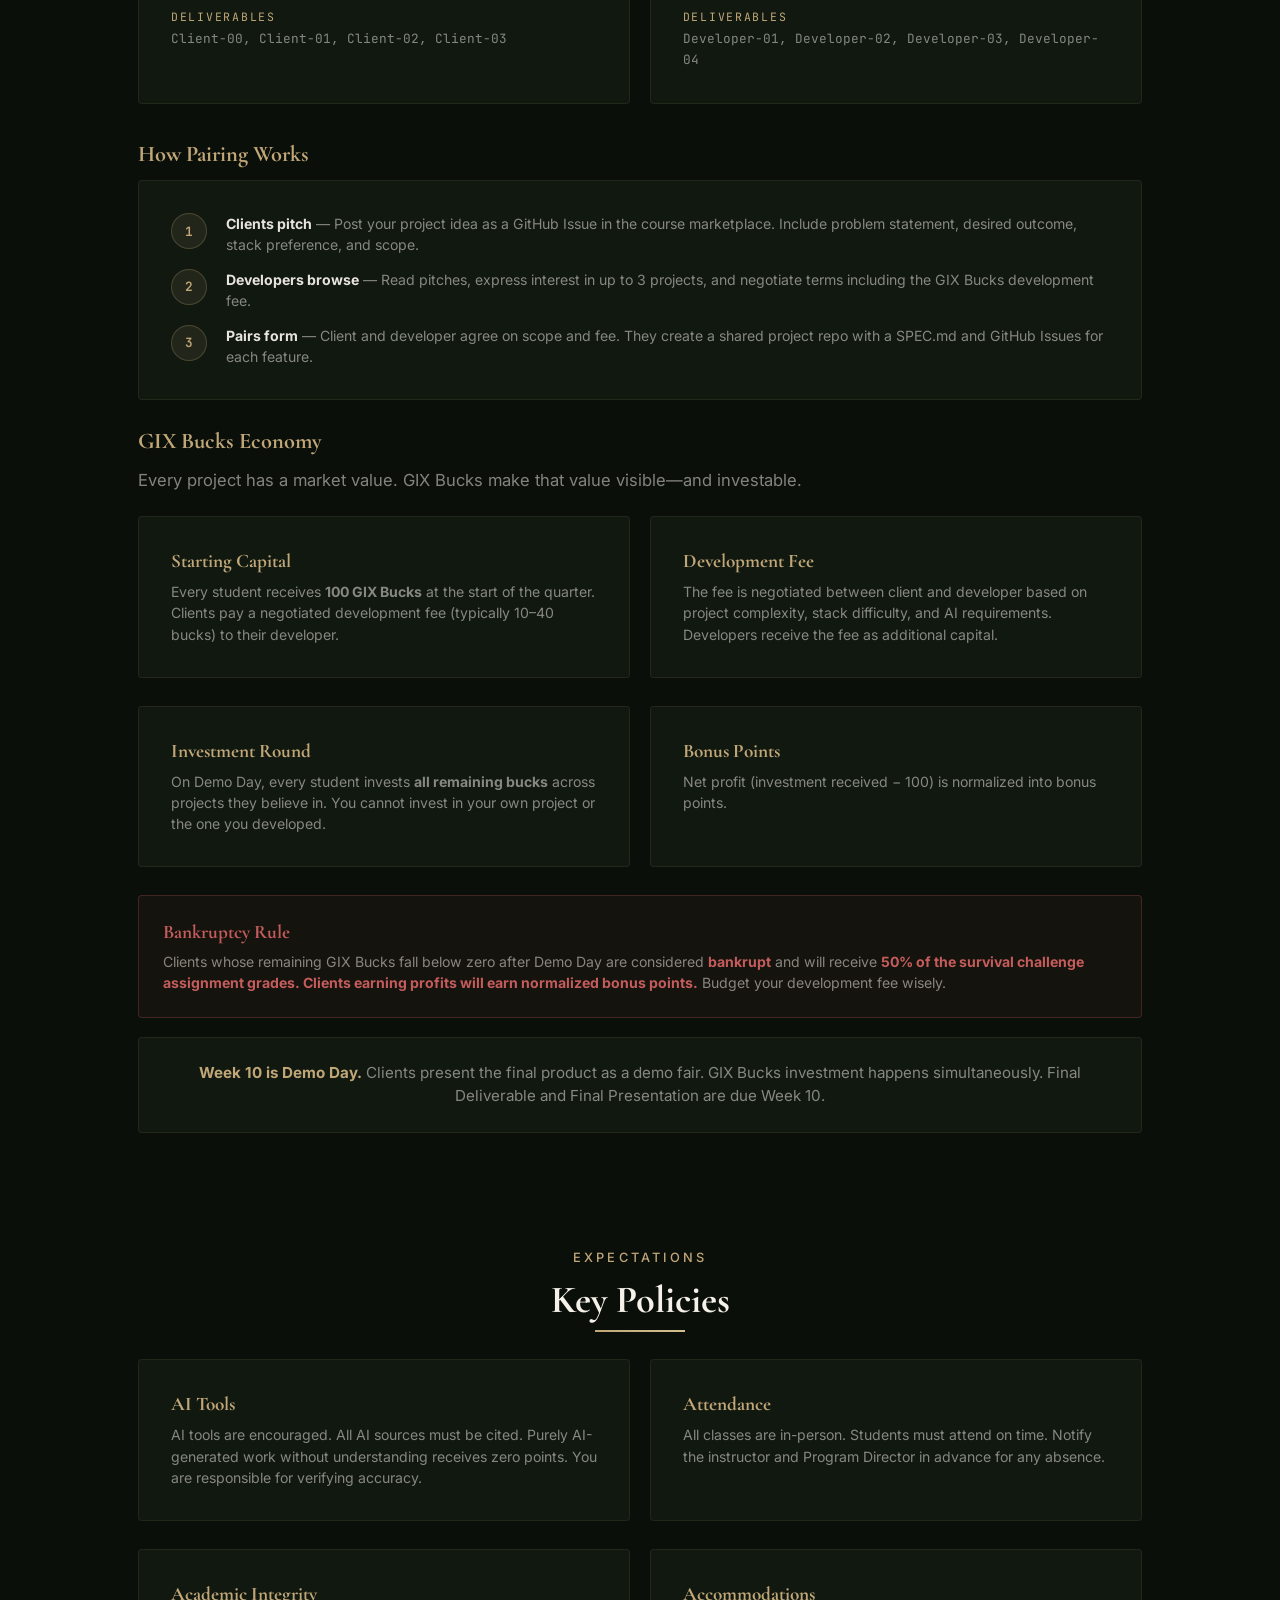
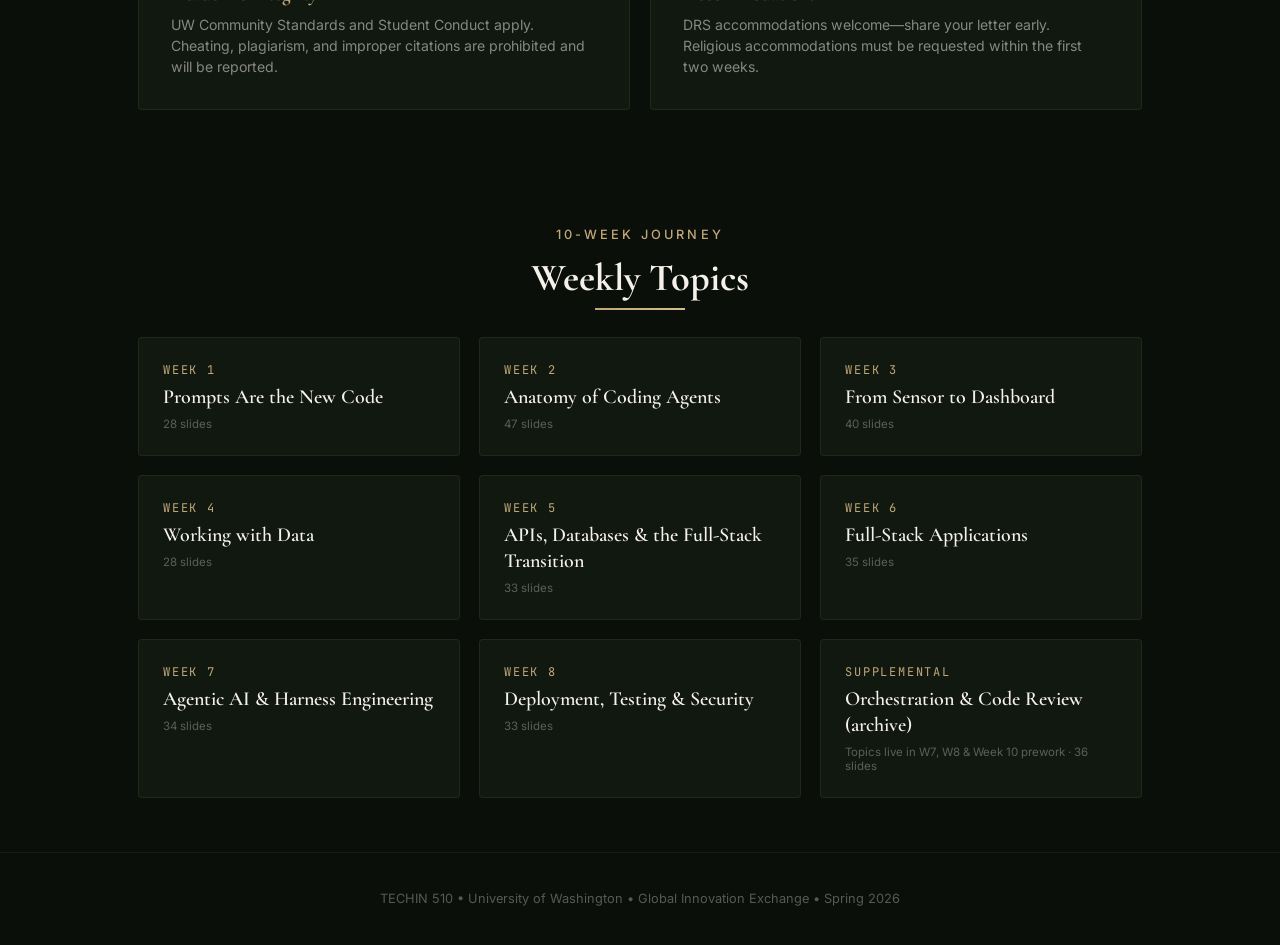
==== commit aa7e88d6: "add harness" ====
--- a/index.html
+++ b/index.html
@@ -331,7 +331,7 @@
       </a>
       <a href="week7-slides.html" class="week-card">
         <div class="week-card-num">Week 7</div>
-        <div class="week-card-title">From Single Calls to Agentic AI</div>
+        <div class="week-card-title">Agentic AI &amp; Harness Engineering</div>
         <div class="week-card-meta">34 slides</div>
       </a>
       <a href="week8-slides.html" class="week-card">
@@ -340,9 +340,9 @@
         <div class="week-card-meta">33 slides</div>
       </a>
       <a href="week9-slides.html" class="week-card">
-        <div class="week-card-num">Week 9</div>
-        <div class="week-card-title">Agent Orchestration, Code Review &amp; Project Polish</div>
-        <div class="week-card-meta">36 slides</div>
+        <div class="week-card-num">Supplemental</div>
+        <div class="week-card-title">Orchestration &amp; Code Review (archive)</div>
+        <div class="week-card-meta">Topics live in W7, W8 &amp; Week 10 prework &middot; 36 slides</div>
       </a>
     </div>
   </section>
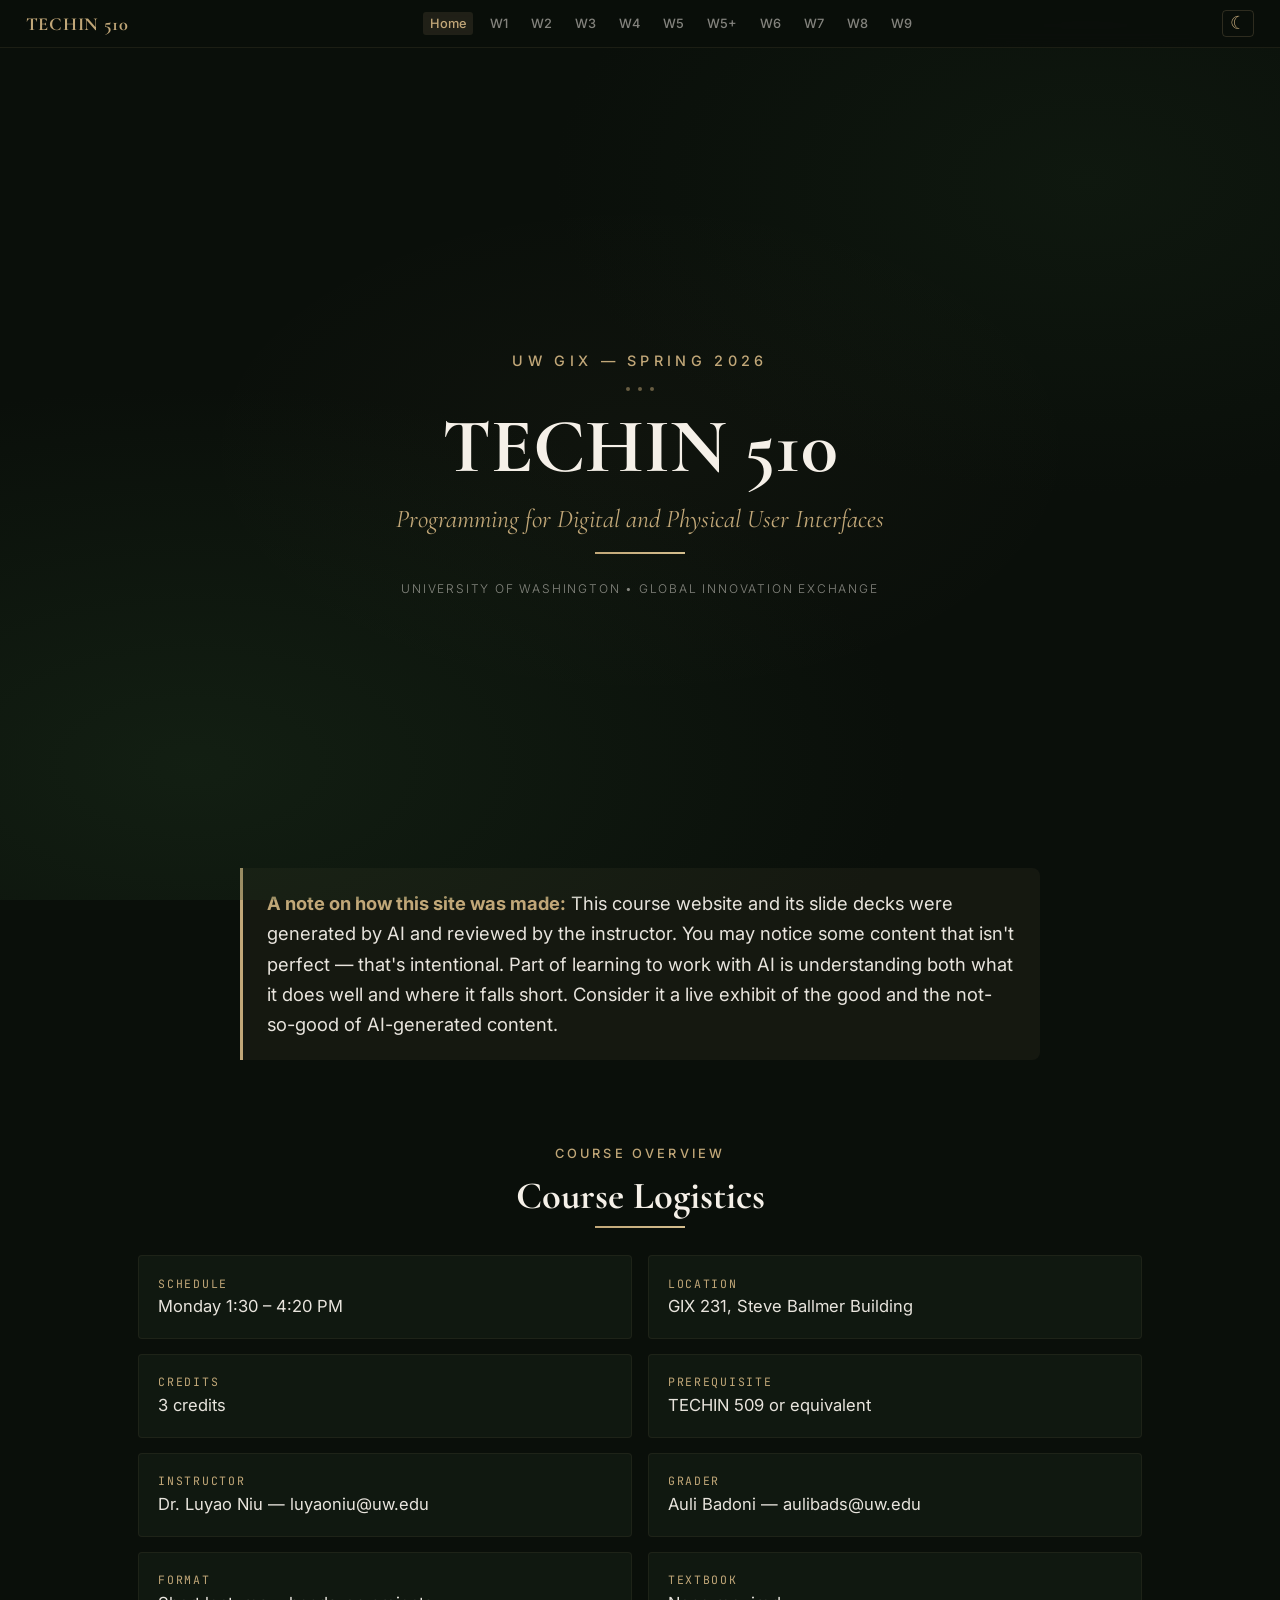
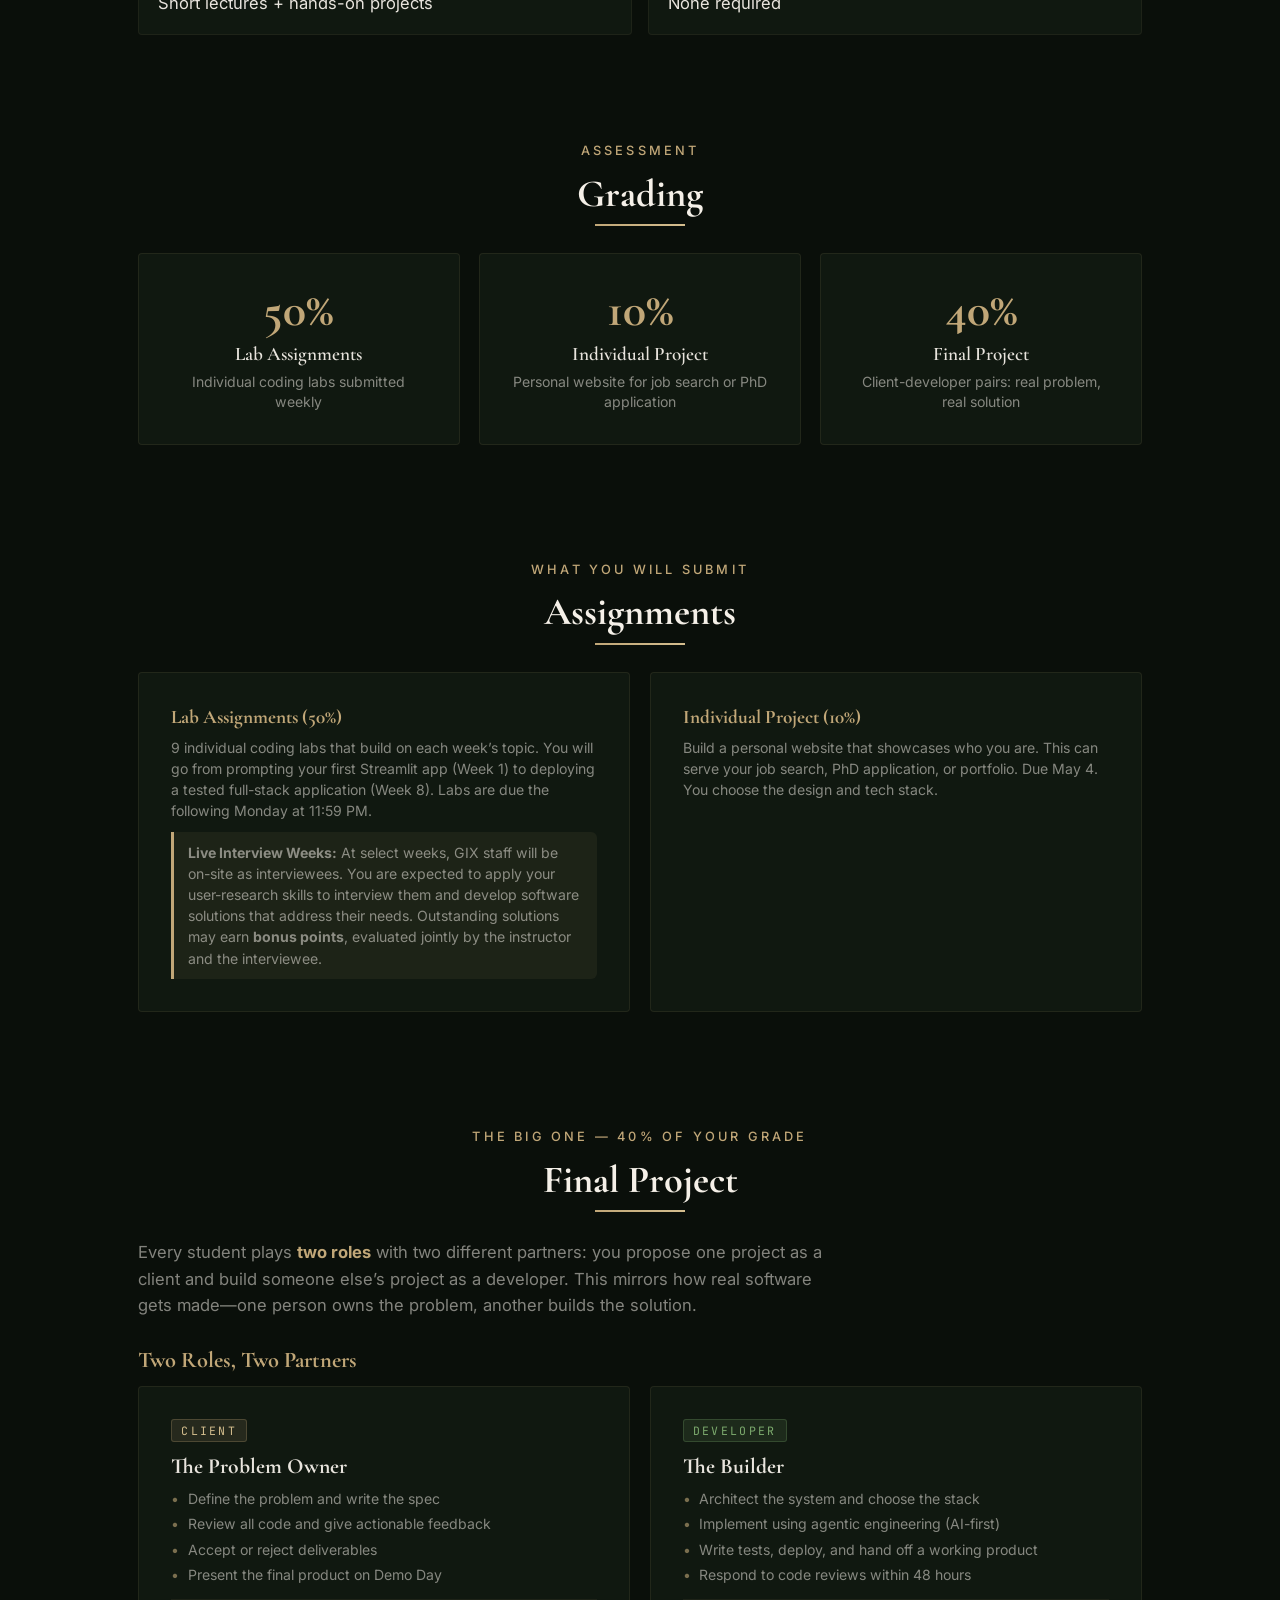
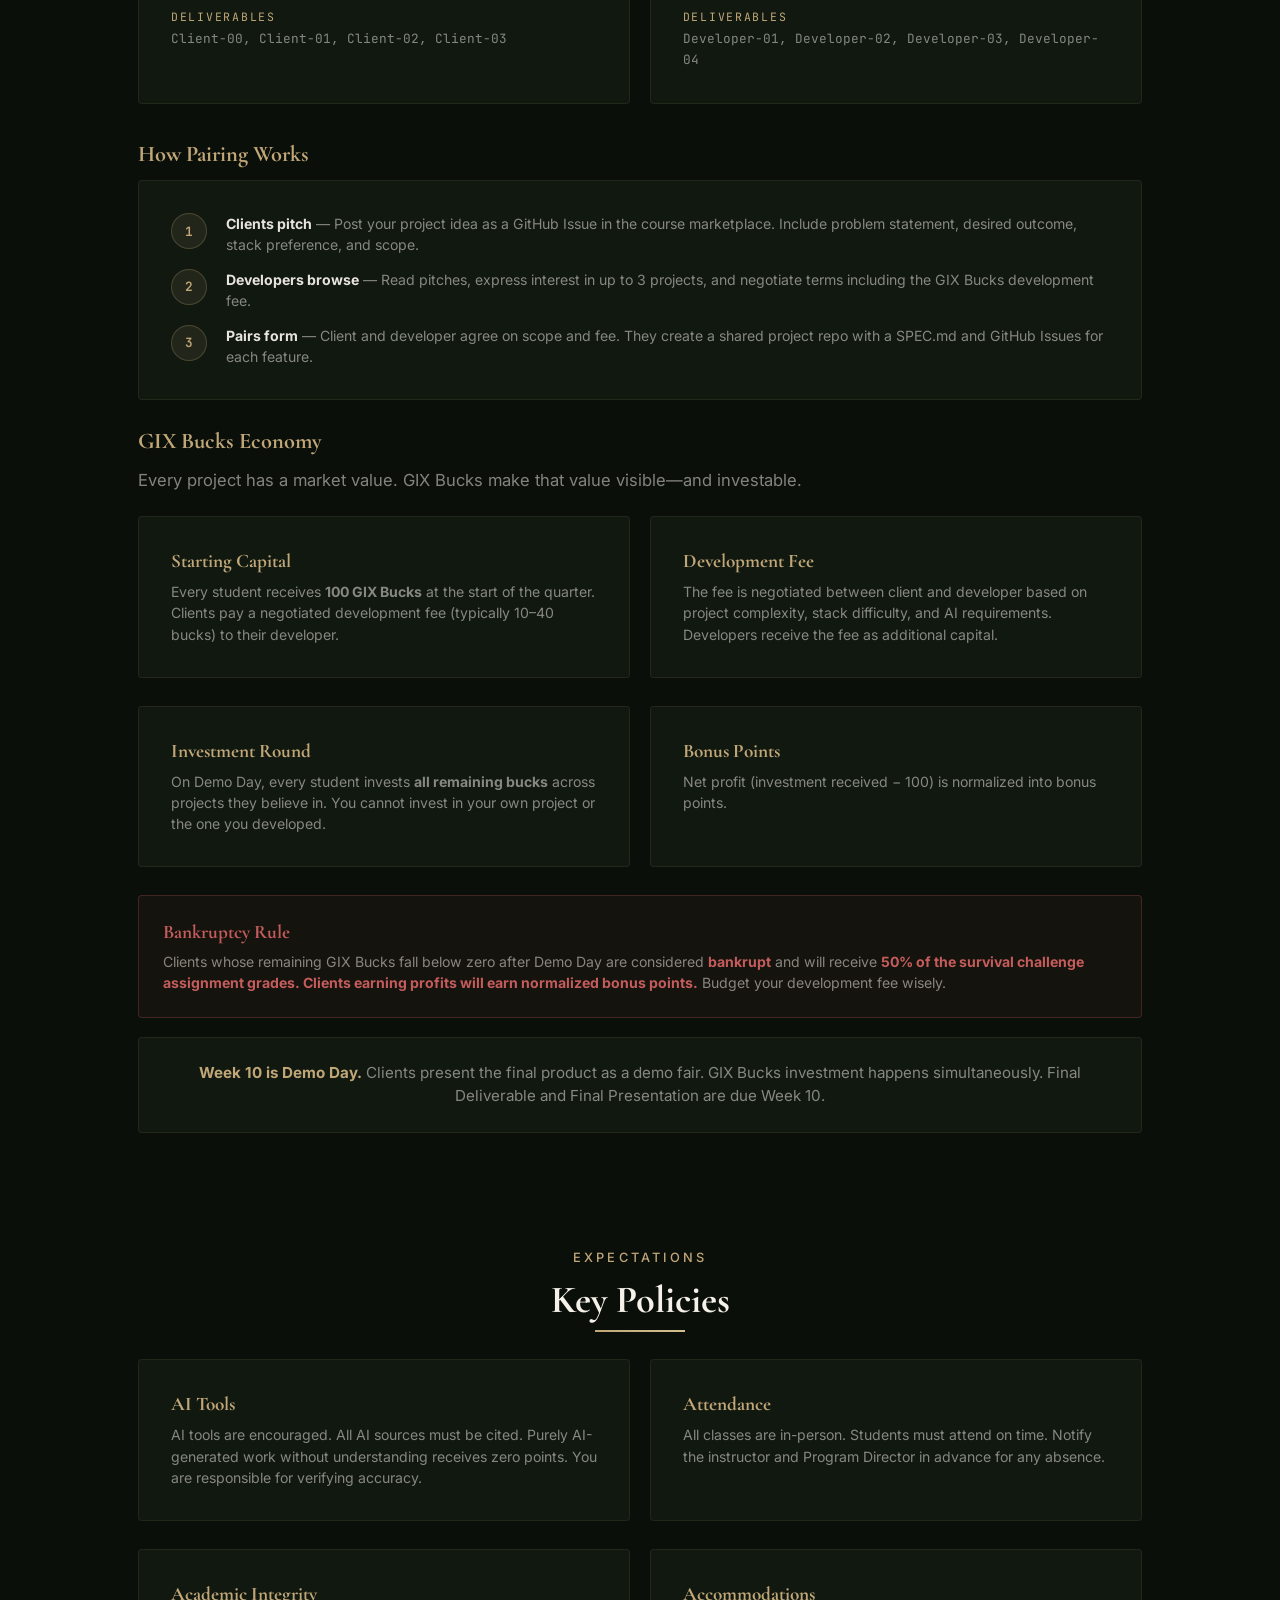
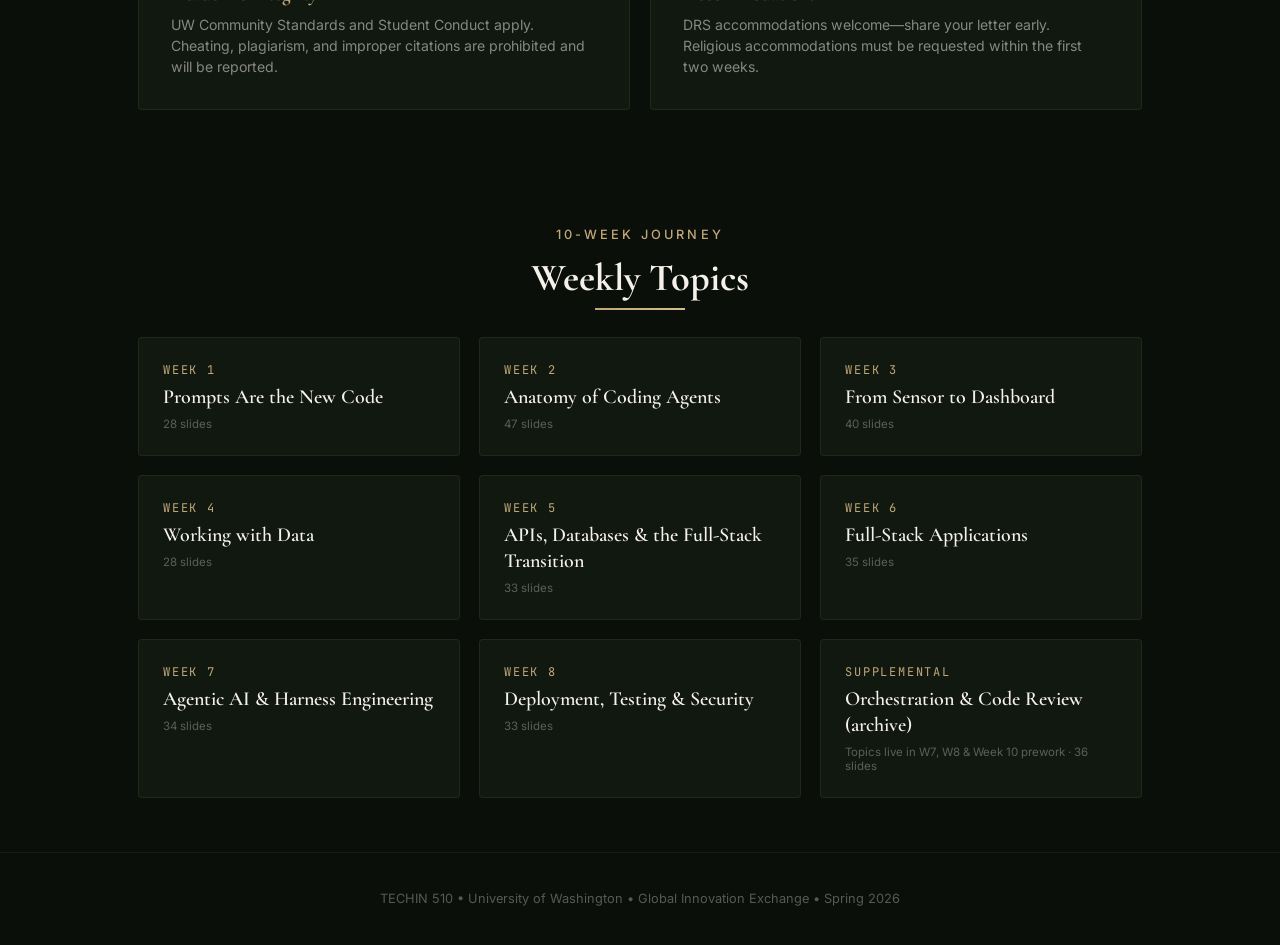
==== commit ea68fbf5: "change font" ====
--- a/index.html
+++ b/index.html
@@ -23,6 +23,7 @@
       <a href="week3-slides.html">W3</a>
       <a href="week4-slides.html">W4</a>
       <a href="week5-slides.html">W5</a>
+      <a href="week5-tools-slides.html">W5+</a>
       <a href="week6-slides.html">W6</a>
       <a href="week7-slides.html">W7</a>
       <a href="week8-slides.html">W8</a>
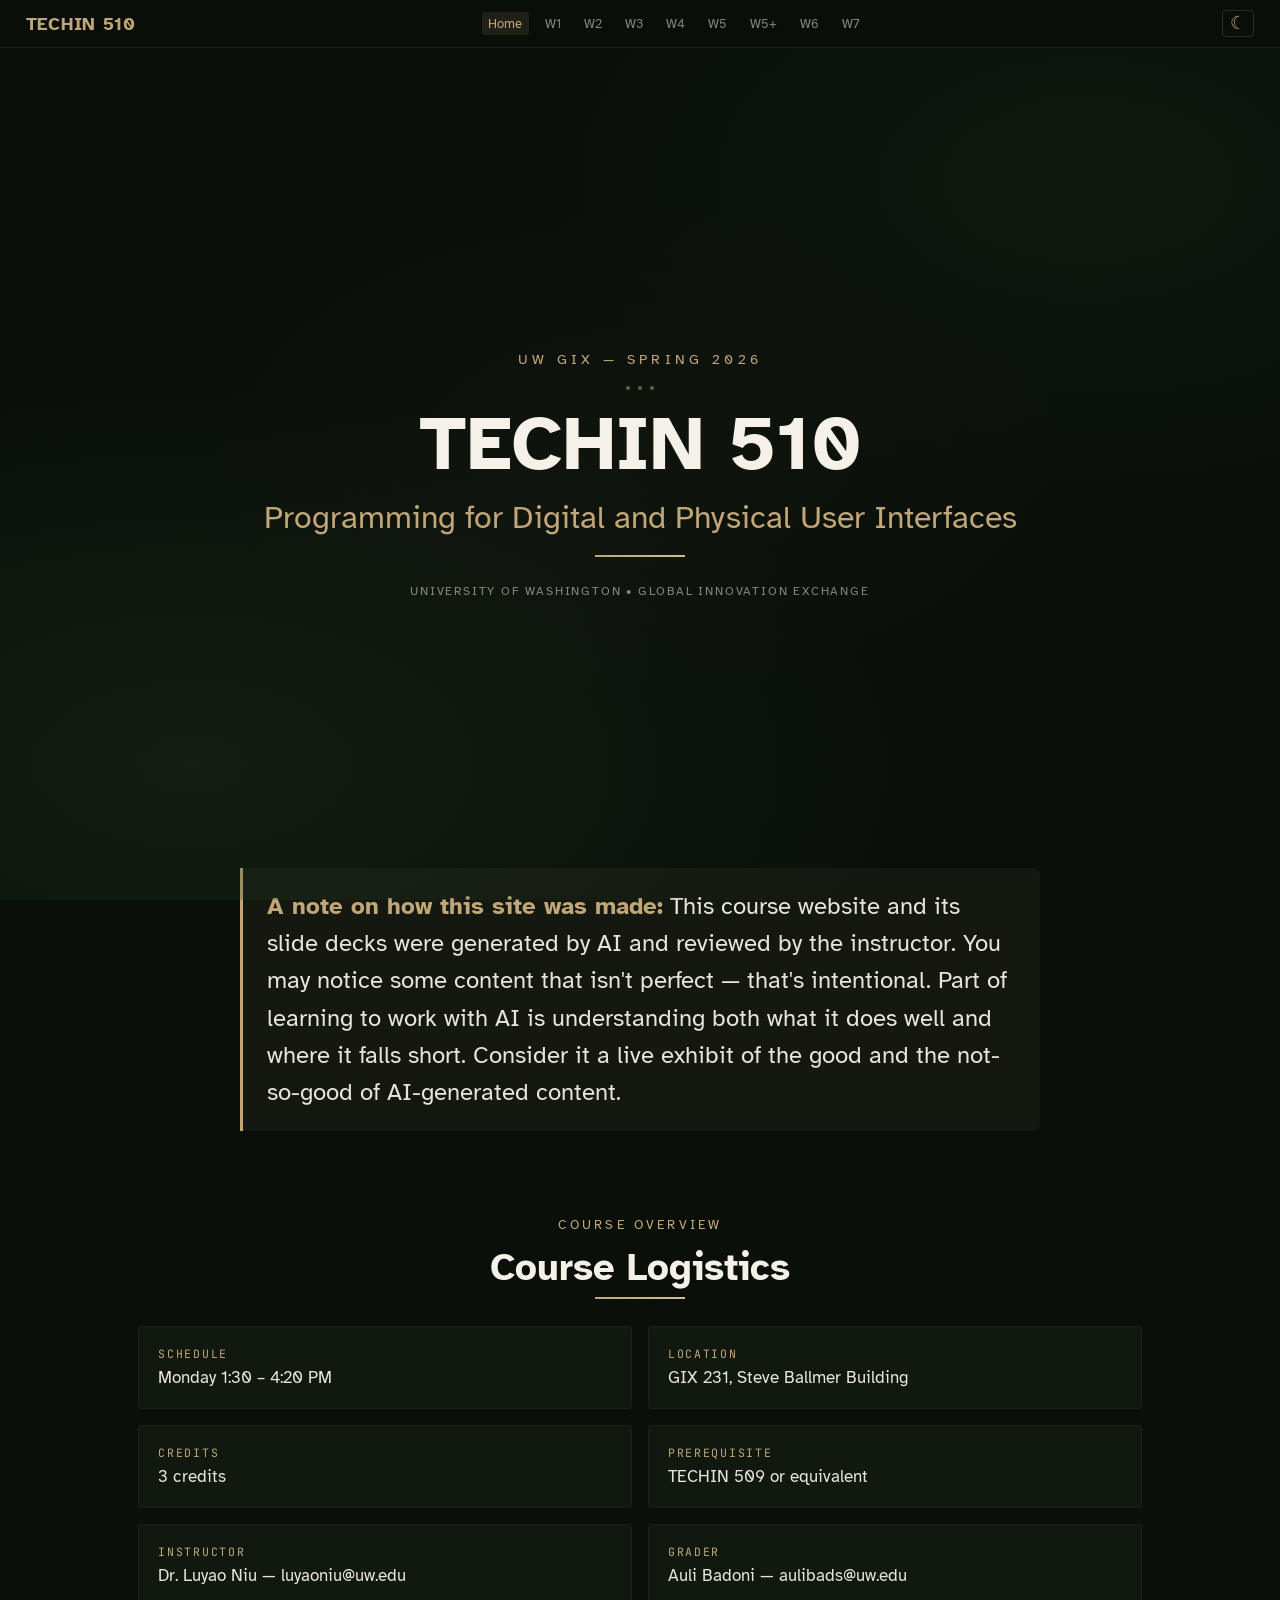
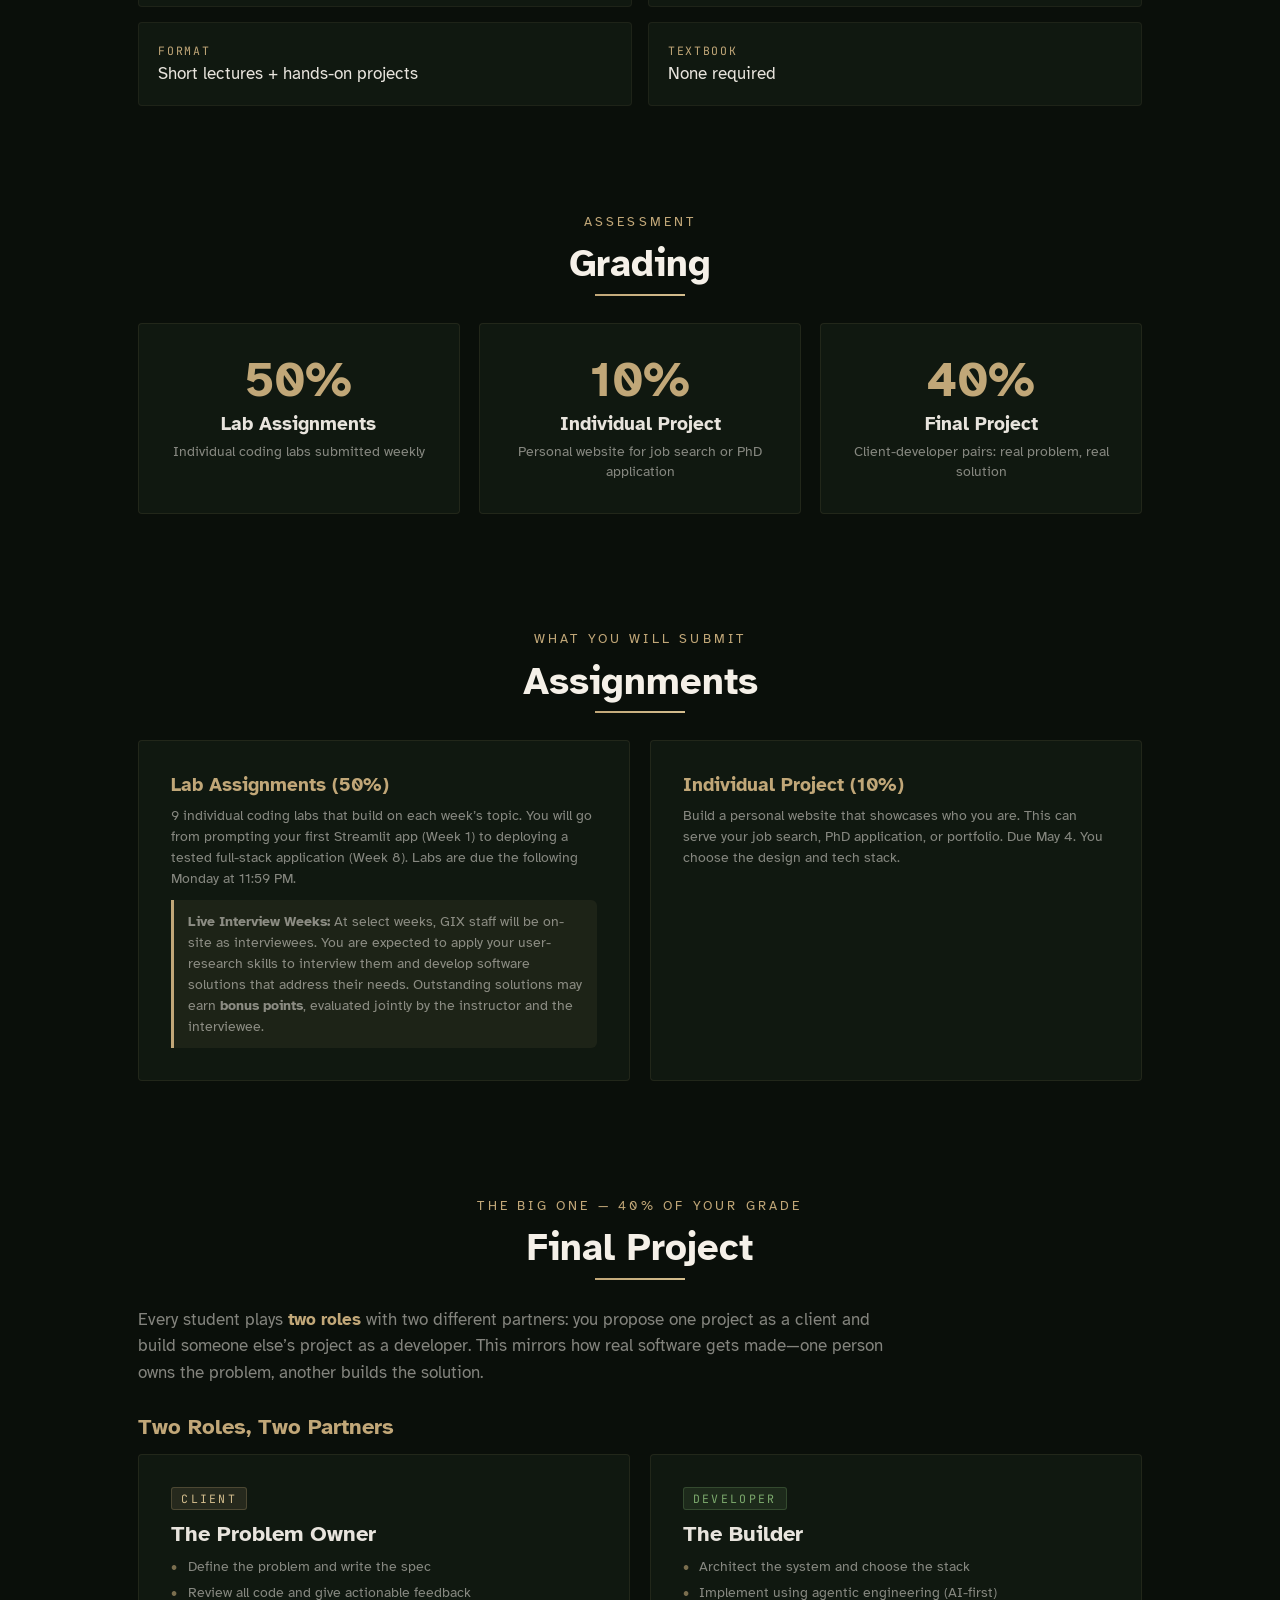
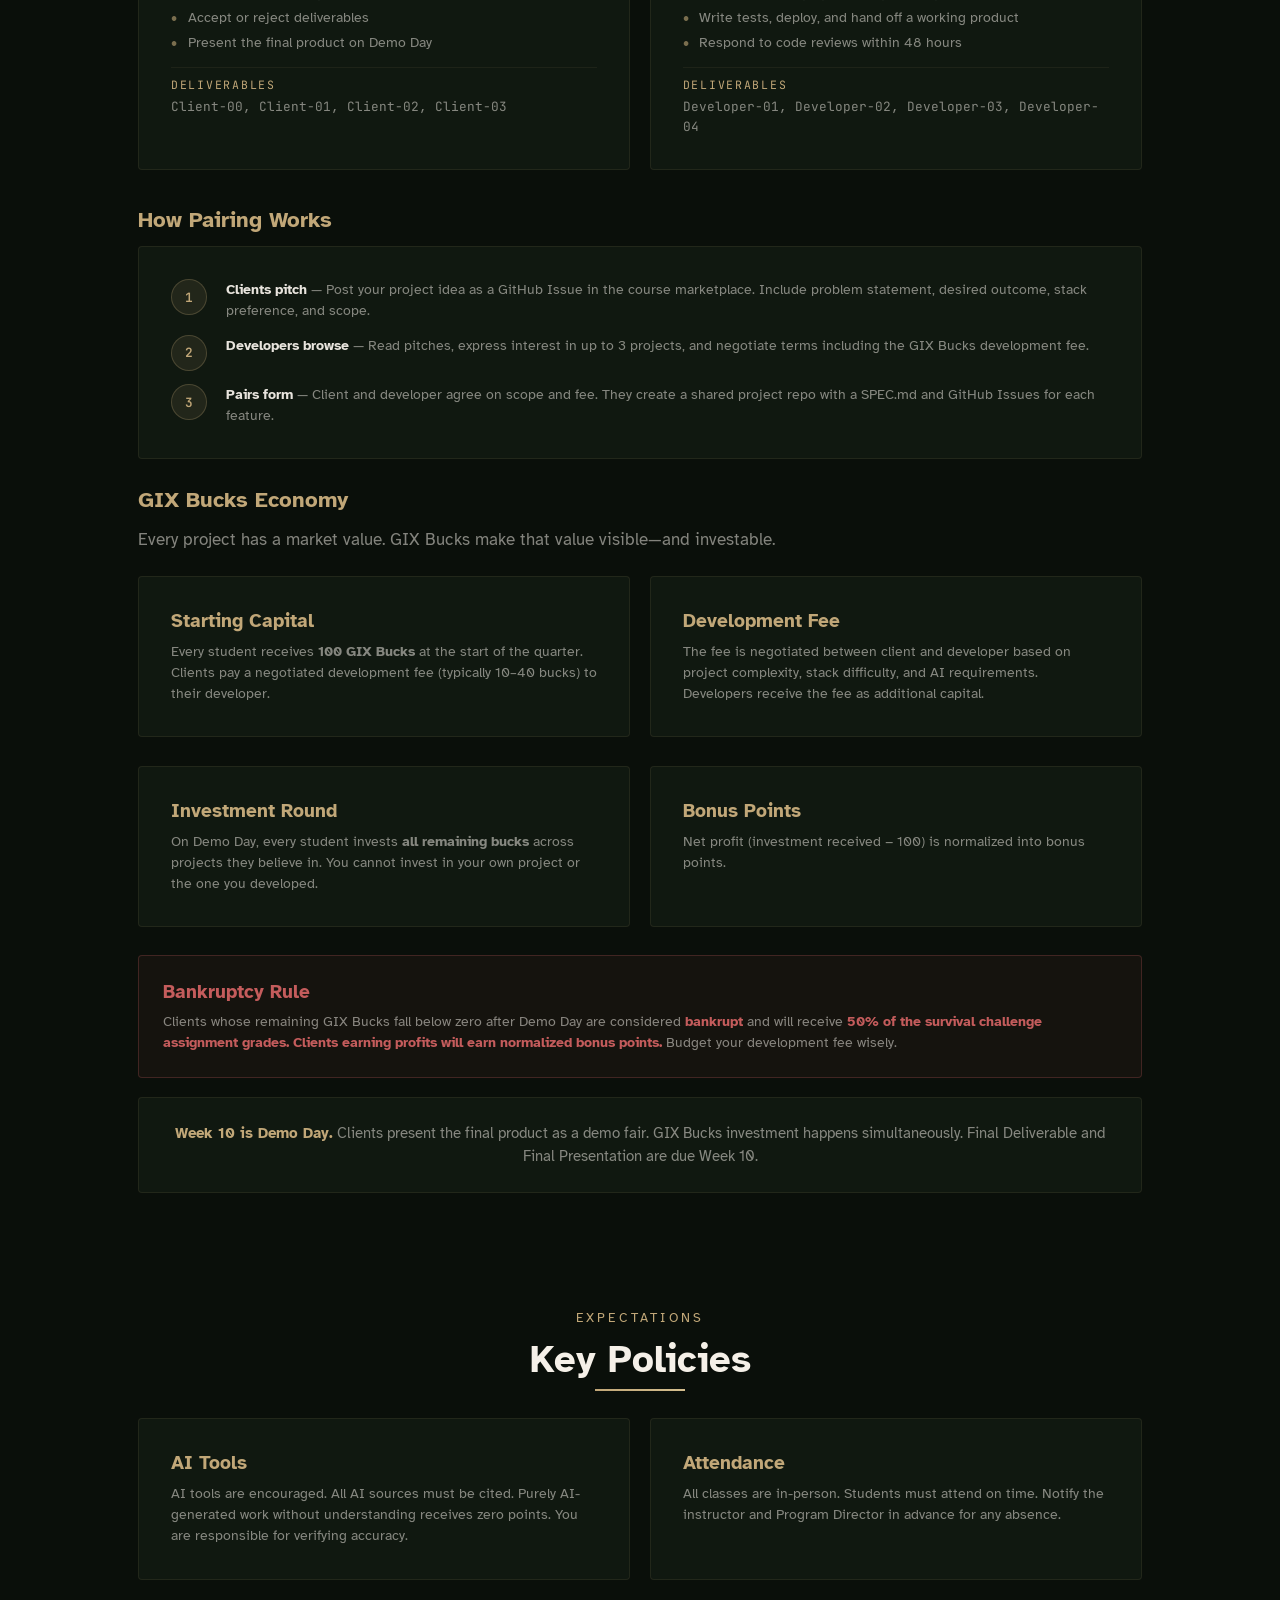
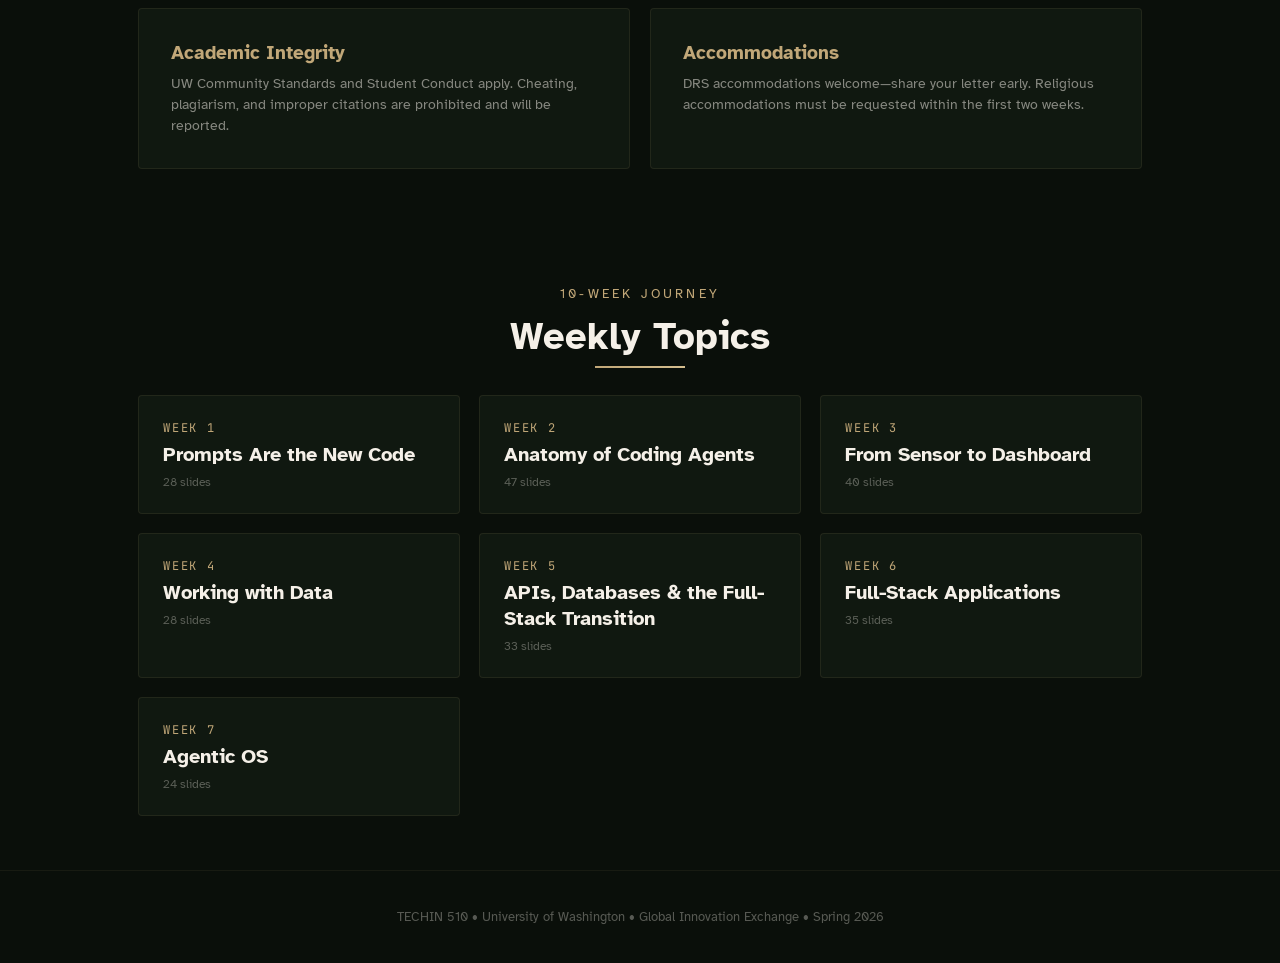
==== commit 850bac59: "Update course slides and assets" ====
--- a/index.html
+++ b/index.html
@@ -25,9 +25,7 @@
       <a href="week5-slides.html">W5</a>
       <a href="week5-tools-slides.html">W5+</a>
       <a href="week6-slides.html">W6</a>
-      <a href="week7-slides.html">W7</a>
-      <a href="week8-slides.html">W8</a>
-      <a href="week9-slides.html">W9</a>
+      <a href="week7-agentic-os-slides.html">W7</a>
     </div>
   </nav>
 
@@ -330,20 +328,10 @@
         <div class="week-card-title">Full-Stack Applications</div>
         <div class="week-card-meta">35 slides</div>
       </a>
-      <a href="week7-slides.html" class="week-card">
+      <a href="week7-agentic-os-slides.html" class="week-card">
         <div class="week-card-num">Week 7</div>
-        <div class="week-card-title">Agentic AI &amp; Harness Engineering</div>
-        <div class="week-card-meta">34 slides</div>
-      </a>
-      <a href="week8-slides.html" class="week-card">
-        <div class="week-card-num">Week 8</div>
-        <div class="week-card-title">Deployment, Testing &amp; Security</div>
-        <div class="week-card-meta">33 slides</div>
-      </a>
-      <a href="week9-slides.html" class="week-card">
-        <div class="week-card-num">Supplemental</div>
-        <div class="week-card-title">Orchestration &amp; Code Review (archive)</div>
-        <div class="week-card-meta">Topics live in W7, W8 &amp; Week 10 prework &middot; 36 slides</div>
+        <div class="week-card-title">Agentic OS</div>
+        <div class="week-card-meta">24 slides</div>
       </a>
     </div>
   </section>
@@ -357,4 +345,4 @@
 
 </body>
 
-</html>+</html>
--- a/css/theme.css
+++ b/css/theme.css
@@ -2,7 +2,7 @@
    TECHIN 510 – Shared Dark Botanical Theme
    ====================================================== */
 
-@import url('https://fonts.googleapis.com/css2?family=Cormorant+Garamond:ital,wght@0,400;0,600;0,700;1,400;1,600&family=Inter:wght@300;400;500;600;700&family=JetBrains+Mono:wght@400;500&display=swap');
+@import url('https://fonts.googleapis.com/css2?family=Atkinson+Hyperlegible:wght@400;700&family=Inter:wght@400;500;600;700&family=JetBrains+Mono:wght@400;500;600&display=swap');
 
 /* --- Reset & Base --- */
 *,
@@ -26,8 +26,8 @@
   --red-soft: #c45c5c;
   --green-soft: #7dab6e;
   --code-bg: rgba(0, 0, 0, 0.45);
-  --font-serif: 'Cormorant Garamond', Georgia, serif;
-  --font-sans: 'Inter', system-ui, sans-serif;
+  --font-serif: 'Atkinson Hyperlegible', 'Inter', system-ui, sans-serif;
+  --font-sans: 'Atkinson Hyperlegible', 'Inter', system-ui, sans-serif;
   --font-mono: 'JetBrains Mono', 'Cascadia Code', monospace;
   --slide-pad: clamp(2.5rem, 6vw, 5rem);
 }
@@ -58,28 +58,28 @@
 }
 
 h1 {
-  font-family: var(--font-serif);
-  font-size: clamp(2rem, 5vw, 4.2rem);
+  font-family: var(--font-sans);
+  font-size: clamp(2.8rem, 6vw, 5.2rem);
+  font-weight: 700;
+  line-height: 1.05;
+  color: #f5f0e8;
+  margin-bottom: clamp(0.5rem, 1.5vh, 1rem);
+}
+
+h2 {
+  font-family: var(--font-sans);
+  font-size: clamp(2.3rem, 4.5vw, 3.6rem);
   font-weight: 700;
   line-height: 1.1;
   color: #f5f0e8;
   margin-bottom: clamp(0.5rem, 1.5vh, 1rem);
 }
 
-h2 {
-  font-family: var(--font-serif);
-  font-size: clamp(1.5rem, 3.5vw, 2.8rem);
-  font-weight: 700;
-  line-height: 1.15;
-  color: #f5f0e8;
-  margin-bottom: clamp(0.5rem, 1.5vh, 1rem);
-}
-
 .subtitle {
-  font-family: var(--font-serif);
-  font-size: clamp(0.95rem, 2.2vw, 1.6rem);
+  font-family: var(--font-sans);
+  font-size: clamp(1.4rem, 2.6vw, 2rem);
   font-weight: 400;
-  font-style: italic;
+  font-style: normal;
   color: var(--gold);
   margin-bottom: clamp(0.8rem, 2vh, 1.5rem);
 }
@@ -94,8 +94,8 @@
 
 p,
 li {
-  font-size: clamp(0.85rem, 1.6vw, 1.15rem);
-  line-height: 1.65;
+  font-size: clamp(1.2rem, 1.95vw, 1.5rem);
+  line-height: 1.55;
   color: var(--fg);
 }
 
@@ -135,7 +135,7 @@
 
 code {
   font-family: var(--font-mono);
-  font-size: clamp(0.65rem, 1.2vw, 0.9rem);
+  font-size: clamp(0.92rem, 1.45vw, 1.12rem);
   line-height: 1.6;
   color: #c8d6c0;
 }
@@ -157,10 +157,10 @@
 }
 
 .quote-block p {
-  font-family: var(--font-serif);
-  font-size: clamp(1.05rem, 2.2vw, 1.6rem);
-  font-style: italic;
-  line-height: 1.55;
+  font-family: var(--font-sans);
+  font-size: clamp(1.4rem, 2.5vw, 1.95rem);
+  font-style: normal;
+  line-height: 1.45;
   color: #f5f0e8;
 }
 
@@ -256,21 +256,21 @@
   display: flex;
   align-items: center;
   justify-content: center;
-  font-family: var(--font-serif);
-  font-size: clamp(0.75rem, 1.3vw, 1rem);
+  font-family: var(--font-sans);
+  font-size: clamp(0.9rem, 1.35vw, 1.1rem);
   font-weight: 600;
   color: var(--gold);
 }
 
 .num-text strong {
   display: block;
-  font-size: clamp(0.8rem, 1.4vw, 1.05rem);
+  font-size: clamp(1.22rem, 1.85vw, 1.5rem);
   color: #f5f0e8;
   margin-bottom: 0.15rem;
 }
 
 .num-text span {
-  font-size: clamp(0.7rem, 1.2vw, 0.9rem);
+  font-size: clamp(1.12rem, 1.6vw, 1.32rem);
   color: var(--fg-dim);
   line-height: 1.45;
 }
@@ -297,7 +297,7 @@
 
 .slide-table th {
   font-family: var(--font-sans);
-  font-size: clamp(0.6rem, 1vw, 0.75rem);
+  font-size: clamp(0.95rem, 1.3vw, 1.12rem);
   font-weight: 600;
   letter-spacing: 0.15em;
   text-transform: uppercase;
@@ -308,7 +308,7 @@
 }
 
 .slide-table td {
-  font-size: clamp(0.7rem, 1.2vw, 0.9rem);
+  font-size: clamp(1.08rem, 1.55vw, 1.3rem);
   color: var(--fg);
   padding: clamp(0.4rem, 1vw, 0.7rem) clamp(0.5rem, 1.2vw, 1rem);
   border-bottom: 1px solid rgba(193, 167, 120, 0.06);
@@ -331,7 +331,7 @@
   position: relative;
   padding-left: 1.6em;
   margin-bottom: 0.5em;
-  font-size: clamp(0.8rem, 1.4vw, 1.05rem);
+  font-size: clamp(1.2rem, 1.85vw, 1.45rem);
 }
 
 .checklist li::before {
@@ -357,13 +357,13 @@
   padding: clamp(0.4rem, 1vw, 0.8rem) clamp(0.6rem, 1.5vw, 1.2rem);
   text-align: left;
   border-bottom: 1px solid rgba(193, 167, 120, 0.1);
-  font-size: clamp(0.7rem, 1.2vw, 0.9rem);
+  font-size: clamp(1.08rem, 1.55vw, 1.3rem);
 }
 
 .compare-table th {
   color: var(--gold);
   font-weight: 600;
-  font-size: clamp(0.6rem, 1vw, 0.75rem);
+  font-size: clamp(0.95rem, 1.3vw, 1.12rem);
   letter-spacing: 0.12em;
   text-transform: uppercase;
 }
@@ -373,7 +373,7 @@
 }
 
 .compare-table code {
-  font-size: clamp(0.6rem, 1.1vw, 0.82rem);
+  font-size: clamp(0.95rem, 1.35vw, 1.15rem);
 }
 
 /* --- Timeline (from Week 8) --- */
@@ -392,9 +392,9 @@
 
 .timeline-week {
   flex-shrink: 0;
-  width: clamp(36px, 4vw, 48px);
+  width: clamp(40px, 4.4vw, 56px);
   font-family: var(--font-mono);
-  font-size: clamp(0.6rem, 1vw, 0.75rem);
+  font-size: clamp(0.95rem, 1.3vw, 1.12rem);
   font-weight: 500;
   color: var(--gold);
   text-align: right;
@@ -415,7 +415,7 @@
 }
 
 .timeline-desc {
-  font-size: clamp(0.7rem, 1.2vw, 0.9rem);
+  font-size: clamp(1.12rem, 1.55vw, 1.3rem);
   color: var(--fg-dim);
   line-height: 1.4;
 }
@@ -423,26 +423,26 @@
 /* === Responsive === */
 @media (max-height: 700px) {
   h1 {
-    font-size: clamp(1.6rem, 4.5vw, 3rem);
+    font-size: clamp(2rem, 5vw, 3.6rem);
   }
 
   h2 {
-    font-size: clamp(1.3rem, 3vw, 2.2rem);
+    font-size: clamp(1.6rem, 3.5vw, 2.7rem);
   }
 }
 
 @media (max-height: 600px) {
   h1 {
-    font-size: clamp(1.4rem, 4vw, 2.5rem);
+    font-size: clamp(1.7rem, 4.5vw, 3rem);
   }
 
   h2 {
-    font-size: clamp(1.1rem, 2.5vw, 1.8rem);
+    font-size: clamp(1.4rem, 3vw, 2.2rem);
   }
 
   p,
   li {
-    font-size: clamp(0.75rem, 1.4vw, 1rem);
+    font-size: clamp(1rem, 1.65vw, 1.25rem);
   }
 
   pre {
@@ -450,7 +450,7 @@
   }
 
   code {
-    font-size: clamp(0.6rem, 1.1vw, 0.8rem);
+    font-size: clamp(0.85rem, 1.3vw, 1.05rem);
   }
 }
 
@@ -523,6 +523,52 @@
   color: #1a1a1a;
 }
 
+/* === Light Theme SVG Diagram Contrast Fix ===
+   Many slide diagrams embed hard-coded SVG colors (fill/stroke) tuned for the dark theme.
+   These overrides remap the known palette values to light-theme variables so text stays readable. */
+[data-theme="light"] .slide svg text[fill="#e8e4dd"] {
+  fill: var(--fg) !important;
+}
+
+[data-theme="light"] .slide svg *[stroke="#c1a778"] {
+  stroke: var(--gold) !important;
+}
+
+[data-theme="light"] .slide svg *[fill="#c1a778"] {
+  fill: var(--gold) !important;
+}
+
+[data-theme="light"] .slide svg text[fill="#c8d6c0"] {
+  fill: var(--green-soft) !important;
+}
+
+[data-theme="light"] .slide svg text[fill="#7dab6e"] {
+  fill: var(--green-soft) !important;
+}
+
+[data-theme="light"] .slide svg *[fill="#c45c5c"] {
+  fill: var(--red-soft) !important;
+}
+
+[data-theme="light"] .slide svg *[stroke="#c45c5c"] {
+  stroke: var(--red-soft) !important;
+}
+
+/* Pale variants used in week 3 (sensor pipeline) and week 4 (data-flow) diagrams.
+   On dark slide backgrounds they read fine, but on the cream light-mode background
+   they fall to ~2:1 contrast. Map them to themed equivalents. */
+[data-theme="light"] .slide svg text[fill="#d4be8e"] {
+  fill: var(--gold-bright) !important;
+}
+
+[data-theme="light"] .slide svg text[fill="#d4a89a"] {
+  fill: var(--red-soft) !important;
+}
+
+[data-theme="light"] .slide svg text[fill="#a8c4a0"] {
+  fill: var(--green-soft) !important;
+}
+
 /* === Reduced Motion === */
 @media (prefers-reduced-motion: reduce) {
   html {
